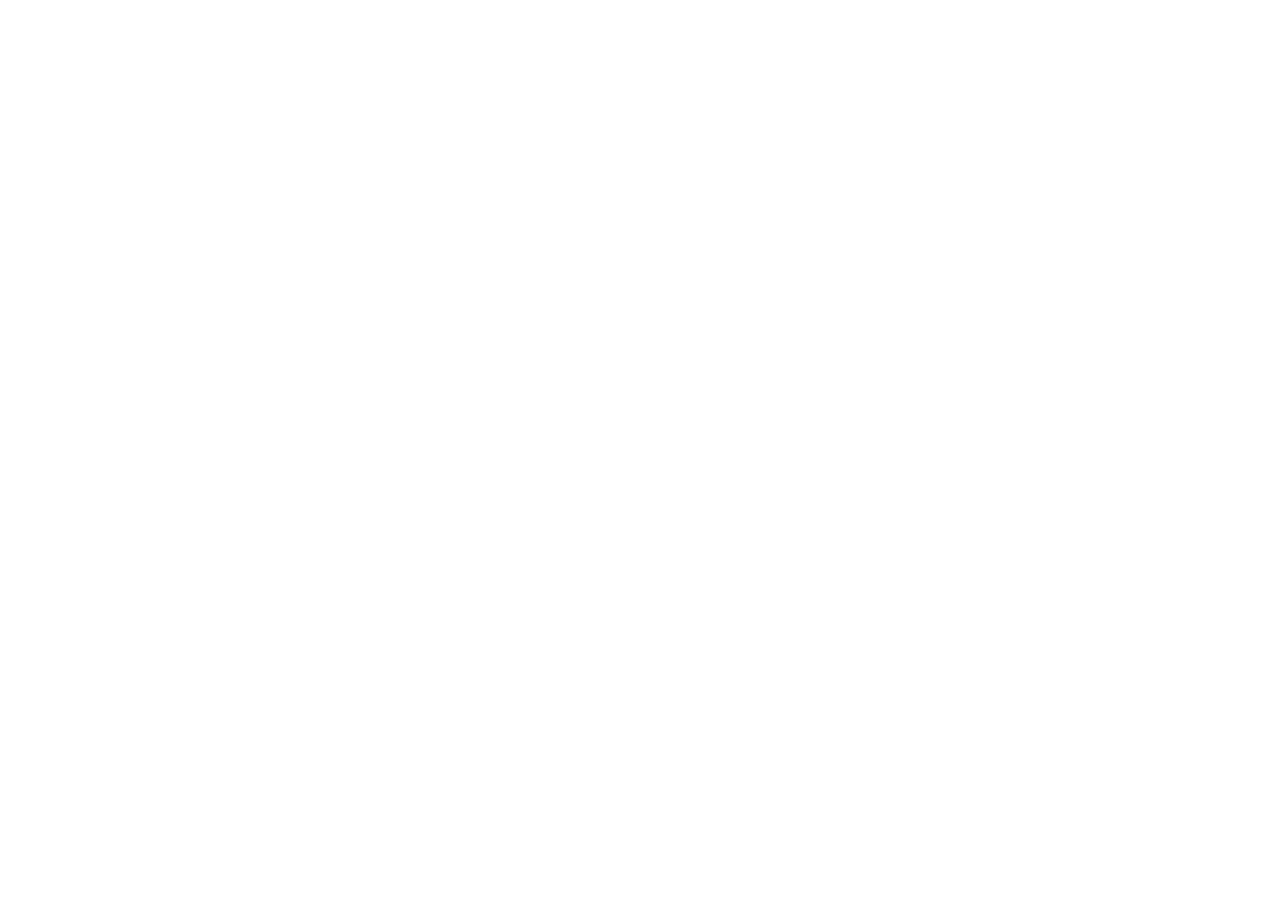
==== index.html @ 4109d53b "Add files via upload" ====
<!DOCTYPE html>
<html lang="zh-CN" data-theme="light">
<head>
<meta charset="UTF-8">
<meta name="viewport" content="width=device-width,initial-scale=1,maximum-scale=5,viewport-fit=cover">
<title>四六级英语工作台</title>
<meta name="description" content="离线可用的大学英语四六级备考工作台：背单词、刷真题、写作素材、精听训练。">
<link rel="icon" href="icons/favicon.svg" type="image/svg+xml">
<link rel="apple-touch-icon" href="icons/apple-touch-icon.png">
<link rel="manifest" href="manifest.webmanifest">
<meta name="theme-color" content="#4F46E5">
<meta name="apple-mobile-web-app-capable" content="yes">
<meta name="mobile-web-app-capable" content="yes">
<meta name="apple-mobile-web-app-status-bar-style" content="default">
<meta name="apple-mobile-web-app-title" content="四六级工作台">
<meta name="format-detection" content="telephone=no">
<link rel="stylesheet" href="css/main.css">
<link rel="stylesheet" href="css/views.css">
</head>
<body>

<!-- ============ 内联 SVG 图标符号表（不引外部图标库，保证离线可用） ============ -->
<svg xmlns="http://www.w3.org/2000/svg" style="position:absolute;width:0;height:0;overflow:hidden" aria-hidden="true">
  <symbol id="i-home" viewBox="0 0 24 24"><path d="M3 10.5 12 3l9 7.5M5.25 9.75V20a1 1 0 0 0 1 1h3.5v-6h4.5v6h3.5a1 1 0 0 0 1-1V9.75"/></symbol>
  <symbol id="i-cards" viewBox="0 0 24 24"><rect x="3" y="6" width="13" height="14" rx="2.5"/><path d="M7.5 21h9.8a3.2 3.2 0 0 0 3.2-3.2V9.5"/></symbol>
  <symbol id="i-pen" viewBox="0 0 24 24"><path d="M16.5 3.9a2.3 2.3 0 0 1 3.3 3.3L8.4 18.6l-4.3 1.3 1.3-4.3Z"/><path d="M14.5 5.9l3.6 3.6"/></symbol>
  <symbol id="i-headset" viewBox="0 0 24 24"><path d="M4 15v-3a8 8 0 0 1 16 0v3"/><rect x="2.5" y="14" width="4.5" height="6" rx="2.2"/><rect x="17" y="14" width="4.5" height="6" rx="2.2"/></symbol>
  <symbol id="i-user" viewBox="0 0 24 24"><circle cx="12" cy="8" r="3.8"/><path d="M4.5 20.2a7.6 7.6 0 0 1 15 0"/></symbol>
  <symbol id="i-back" viewBox="0 0 24 24"><path d="M14.5 5.5 8 12l6.5 6.5"/></symbol>
  <symbol id="i-right" viewBox="0 0 24 24"><path d="M9.5 5.5 16 12l-6.5 6.5"/></symbol>
  <symbol id="i-sun" viewBox="0 0 24 24"><circle cx="12" cy="12" r="4"/><path d="M12 2.5v2M12 19.5v2M2.5 12h2M19.5 12h2M5.2 5.2l1.4 1.4M17.4 17.4l1.4 1.4M18.8 5.2l-1.4 1.4M6.6 17.4l-1.4 1.4"/></symbol>
  <symbol id="i-moon" viewBox="0 0 24 24"><path d="M20 14.5A8.5 8.5 0 0 1 9.5 4a8.5 8.5 0 1 0 10.5 10.5Z"/></symbol>
  <symbol id="i-star" viewBox="0 0 24 24"><path d="m12 3.6 2.6 5.3 5.8.8-4.2 4.1 1 5.8-5.2-2.8-5.2 2.8 1-5.8L3.6 9.7l5.8-.8Z"/></symbol>
  <symbol id="i-check" viewBox="0 0 24 24"><path d="m5 12.8 4.4 4.4L19 7.6"/></symbol>
  <symbol id="i-filter" viewBox="0 0 24 24"><path d="M3.5 6h17M6.5 12h11M10 18h4"/></symbol>
  <symbol id="i-plus" viewBox="0 0 24 24"><path d="M12 5.5v13M5.5 12h13"/></symbol>
  <symbol id="i-close" viewBox="0 0 24 24"><path d="M6.5 6.5l11 11M17.5 6.5l-11 11"/></symbol>
  <symbol id="i-search" viewBox="0 0 24 24"><circle cx="11" cy="11" r="6.5"/><path d="m16 16 4.5 4.5"/></symbol>
  <symbol id="i-trash" viewBox="0 0 24 24"><path d="M4.5 6.5h15M9.5 6.5V4.8A1.3 1.3 0 0 1 10.8 3.5h2.4a1.3 1.3 0 0 1 1.3 1.3v1.7M6.5 6.5l.9 13a1.3 1.3 0 0 0 1.3 1.2h6.6a1.3 1.3 0 0 0 1.3-1.2l.9-13"/></symbol>
  <symbol id="i-edit" viewBox="0 0 24 24"><path d="M4 20h4.2L19 9.2a2.1 2.1 0 0 0 0-3l-1.2-1.2a2.1 2.1 0 0 0-3 0L4 15.8Z"/></symbol>
  <symbol id="i-play" viewBox="0 0 24 24"><path d="M7.5 4.8 19 12 7.5 19.2Z"/></symbol>
  <symbol id="i-pause" viewBox="0 0 24 24"><path d="M8.5 5v14M15.5 5v14"/></symbol>
  <symbol id="i-download" viewBox="0 0 24 24"><path d="M12 3.5v11M7.5 10.5 12 15l4.5-4.5M4.5 19.5h15"/></symbol>
  <symbol id="i-upload" viewBox="0 0 24 24"><path d="M12 15.5v-11M7.5 8.5 12 4l4.5 4.5M4.5 19.5h15"/></symbol>
  <symbol id="i-fire" viewBox="0 0 24 24"><path d="M12 3s.8 3.2-1.2 5.4C8.8 10.6 6.5 12 6.5 15a5.5 5.5 0 0 0 11 0c0-2.6-1.6-4-2.8-6.2-.3 1-1 1.7-1.9 1.9.7-2.4.3-5.4-1.3-7.2Z"/></symbol>
  <symbol id="i-target" viewBox="0 0 24 24"><circle cx="12" cy="12" r="8.5"/><circle cx="12" cy="12" r="4.5"/><circle cx="12" cy="12" r="1"/></symbol>
  <symbol id="i-chart" viewBox="0 0 24 24"><path d="M4 19.5h16M7 19.5v-7M12 19.5V6M17 19.5v-9"/></symbol>
  <symbol id="i-settings" viewBox="0 0 24 24"><circle cx="12" cy="12" r="3"/><path d="M19.4 15a1.7 1.7 0 0 0 .3 1.9l.1.1a2 2 0 1 1-2.8 2.8l-.1-.1a1.7 1.7 0 0 0-2.9 1.2v.2a2 2 0 1 1-4 0v-.1a1.7 1.7 0 0 0-2.9-1.2l-.1.1a2 2 0 1 1-2.8-2.8l.1-.1A1.7 1.7 0 0 0 3 15a2 2 0 1 1 0-4h.1A1.7 1.7 0 0 0 4.3 8.1l-.1-.1a2 2 0 1 1 2.8-2.8l.1.1A1.7 1.7 0 0 0 10 4.1V4a2 2 0 1 1 4 0v.1a1.7 1.7 0 0 0 2.9 1.2l.1-.1a2 2 0 1 1 2.8 2.8l-.1.1a1.7 1.7 0 0 0 1.2 2.9H21a2 2 0 1 1 0 4h-.1a1.7 1.7 0 0 0-1.5 1Z"/></symbol>
  <symbol id="i-book" viewBox="0 0 24 24"><path d="M4 4.8A1.3 1.3 0 0 1 5.3 3.5H19v14H5.3A1.3 1.3 0 0 0 4 18.8Z"/><path d="M4 18.8A1.3 1.3 0 0 0 5.3 20H19v-3"/></symbol>
  <symbol id="i-mic" viewBox="0 0 24 24"><rect x="9" y="3" width="6" height="10" rx="3"/><path d="M5.5 11.5a6.5 6.5 0 0 0 13 0M12 18v3"/></symbol>
  <symbol id="i-sparkle" viewBox="0 0 24 24"><path d="m12 3 1.9 5.6L19.5 10l-5.6 1.9L12 17.5l-1.9-5.6L4.5 10l5.6-1.4Z"/><path d="M18.5 16.5l.8 2.2 2.2.8-2.2.8-.8 2.2-.8-2.2-2.2-.8 2.2-.8Z"/></symbol>
  <symbol id="i-refresh" viewBox="0 0 24 24"><path d="M20 12a8 8 0 1 1-2.3-5.6M20 4v4.5h-4.5"/></symbol>
  <symbol id="i-save" viewBox="0 0 24 24"><path d="M5 3.5h11l3 3v14H5Z"/><path d="M8.5 3.5v6h7v-6M8.5 20.5v-6h7v6"/></symbol>
  <symbol id="i-volume" viewBox="0 0 24 24"><path d="M4 9.5v5h3.5L12 18.5v-13L7.5 9.5Z"/><path d="M15 9a4 4 0 0 1 0 6M17.5 6.5a7.5 7.5 0 0 1 0 11"/></symbol>
  <symbol id="i-up" viewBox="0 0 24 24"><path d="M5.5 15 12 8.5 18.5 15"/></symbol>
  <symbol id="i-down" viewBox="0 0 24 24"><path d="M5.5 9 12 15.5 18.5 9"/></symbol>
  <symbol id="i-read" viewBox="0 0 24 24"><path d="M12 6.2C10 4.7 7.2 4.2 4.5 4.8v12.7c2.7-.6 5.5-.1 7.5 1.4 2-1.5 4.8-2 7.5-1.4V4.8c-2.7-.6-5.5-.1-7.5 1.4Z"/><path d="M12 6.2V19"/></symbol>
</svg>

<!-- ============ 应用骨架 ============ -->
<div class="app-shell">
  <div id="banner-zone" class="banner-zone"></div>
  <main id="view" class="view-root" tabindex="-1"></main>
  <nav id="tabbar" class="tabbar" aria-label="主导航"></nav>
</div>

<!-- 浮层容器：底部弹出面板 / 模态框 / 吐司提示 -->
<div id="sheet-root"></div>
<div id="modal-root"></div>
<div id="toast-root" class="toast-root" aria-live="polite"></div>

<!-- ============ 脚本：按依赖顺序加载（禁用 ES Module，file:// 下会被 CORS 拦截） ============ -->
<script src="js/core/utils.js"></script>
<script src="js/core/store.js"></script>
<script src="js/core/srs.js"></script>
<script src="js/core/picker.js"></script>
<script src="js/core/importer.js"></script>
<script src="js/core/ai.js"></script>
<script src="js/core/nav.js"></script>
<script src="js/core/router.js"></script>

<script src="js/data/cet4-words-1.js"></script>
<script src="js/data/cet4-words-2.js"></script>
<script src="js/data/cet4-words-3.js"></script>
<script src="js/data/cet4-words-4.js"></script>
<script src="js/data/cet4-words-5.js"></script>
<script src="js/data/cet4-words-6.js"></script>
<script src="js/data/cet4-words-7.js"></script>
<script src="js/data/cet4-words-8.js"></script>
<script src="js/data/cet4-words-9.js"></script>
<script src="js/data/cet4-words-10.js"></script>
<script src="js/data/cet4-words-11.js"></script>
<script src="js/data/cet4-words-12.js"></script>
<script src="js/data/cet6-words-1.js"></script>
<script src="js/data/cet6-words-2.js"></script>
<script src="js/data/cet6-words-3.js"></script>
<script src="js/data/phrases.js"></script>
<script src="js/data/quiz-select-fill.js"></script>
<script src="js/data/quiz-matching.js"></script>
<script src="js/data/quiz-reading.js"></script>
<script src="js/data/writing.js"></script>
<script src="js/core/wordsdb.js"></script>

<script src="js/views/today.js"></script>
<script src="js/views/words.js"></script>
<script src="js/views/quiz.js"></script>
<script src="js/views/wrongbook.js"></script>
<script src="js/views/writing.js"></script>
<script src="js/views/listen.js"></script>
<script src="js/views/me.js"></script>

<script src="js/app.js"></script>
</body>
</html>
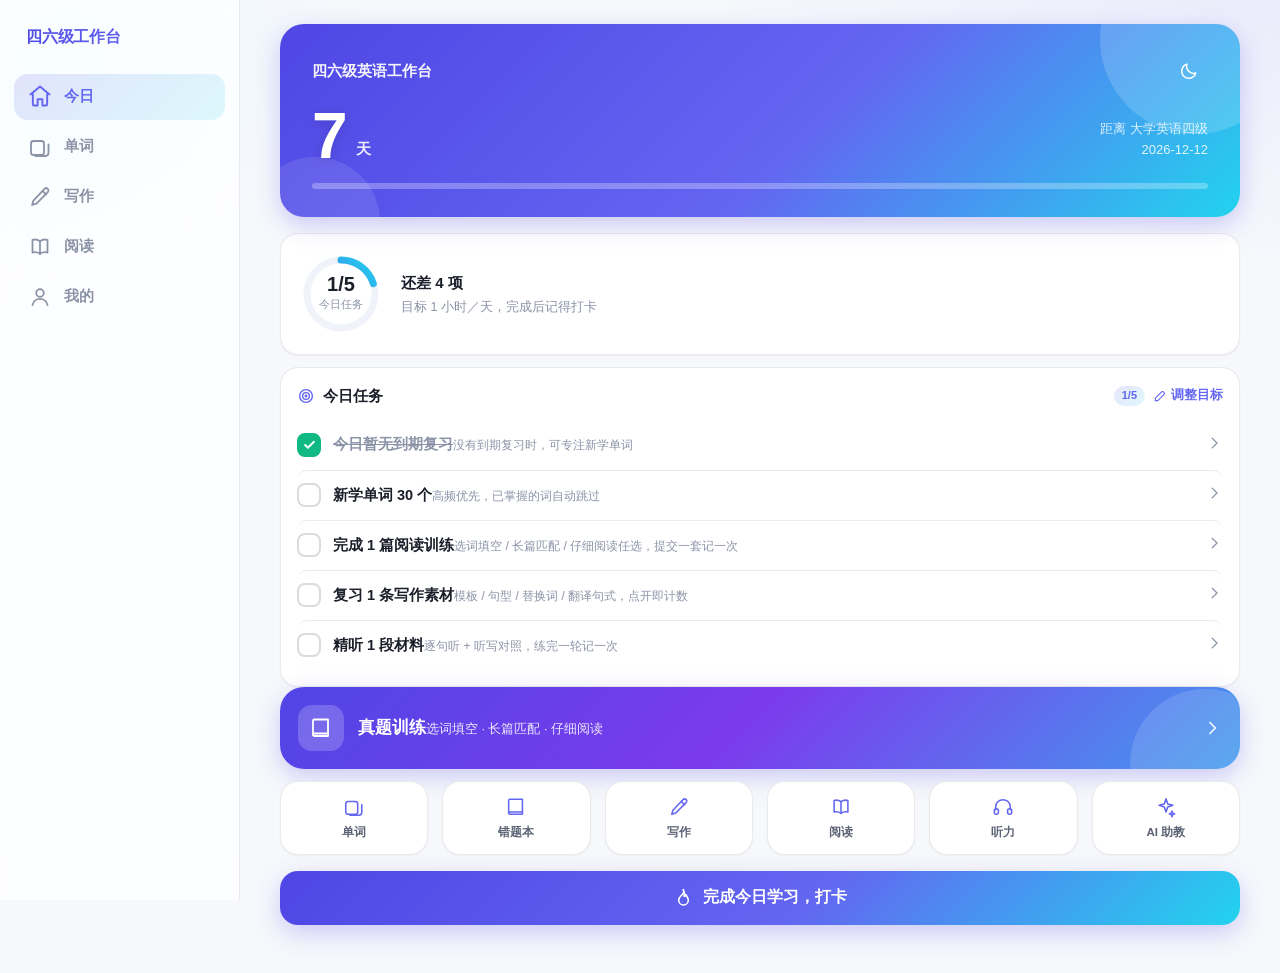
==== commit 52ed0053: "重构：修复目录结构并升级为 AI 学习助教版 - 恢复被扁平化的目录树（css/js/core/js/data/js/views/icons），修复 app.js 路径导致的启动失败 - 补回缺失的写" ====
--- a/index.html
+++ b/index.html
@@ -76,6 +76,7 @@
 <script src="js/core/picker.js"></script>
 <script src="js/core/importer.js"></script>
 <script src="js/core/ai.js"></script>
+<script src="js/core/tts.js"></script>
 <script src="js/core/nav.js"></script>
 <script src="js/core/router.js"></script>
 
@@ -100,6 +101,7 @@
 <script src="js/data/quiz-reading.js"></script>
 <script src="js/data/writing.js"></script>
 <script src="js/core/wordsdb.js"></script>
+<script src="js/core/agent.js"></script>
 
 <script src="js/views/today.js"></script>
 <script src="js/views/words.js"></script>
@@ -107,6 +109,7 @@
 <script src="js/views/wrongbook.js"></script>
 <script src="js/views/writing.js"></script>
 <script src="js/views/listen.js"></script>
+<script src="js/views/agent.js"></script>
 <script src="js/views/me.js"></script>
 
 <script src="js/app.js"></script>
--- a/css/main.css
+++ b/css/main.css
@@ -0,0 +1,778 @@
+/* =========================================================
+   四六级英语工作台 · 全局样式
+   移动优先：设计基准 375~430px；>=900px 自动升级为宽屏布局
+   零依赖：不使用任何 CDN / 组件库，全部由 CSS 变量实现设计 token
+   ========================================================= */
+
+/* ---------------- 设计 token ---------------- */
+:root {
+  /* 品牌主色：靛蓝 → 青 */
+  --brand-1: #4F46E5;
+  --brand-2: #6366F1;
+  --brand-3: #22D3EE;
+  --grad-brand: linear-gradient(135deg, #4F46E5 0%, #6366F1 55%, #22D3EE 100%);
+  --grad-brand-soft: linear-gradient(135deg, rgba(79,70,229,.14) 0%, rgba(34,211,238,.14) 100%);
+
+  /* 功能色 */
+  --ok: #10B981;
+  --warn: #F59E0B;
+  --danger: #EF4444;
+  --info: #3B82F6;
+
+  --ok-soft: rgba(16,185,129,.13);
+  --warn-soft: rgba(245,158,11,.14);
+  --danger-soft: rgba(239,68,68,.13);
+  --info-soft: rgba(59,130,246,.13);
+
+  /* 尺寸 */
+  --r-sm: 10px;
+  --r-md: 14px;
+  --r-lg: 18px;
+  --r-xl: 24px;
+  --r-full: 999px;
+
+  --sp-1: 4px;
+  --sp-2: 8px;
+  --sp-3: 12px;
+  --sp-4: 16px;
+  --sp-5: 20px;
+  --sp-6: 24px;
+  --sp-8: 32px;
+
+  /* 触控最小尺寸（iOS HIG 44px） */
+  --touch: 44px;
+
+  /* 字体 */
+  --font: -apple-system, BlinkMacSystemFont, "PingFang SC", "Hiragino Sans GB",
+          "Microsoft YaHei", "Noto Sans", "Noto Sans CJK SC", "Source Han Sans SC",
+          "Helvetica Neue", Arial, sans-serif;
+  --font-num: "SF Pro Display", -apple-system, "Segoe UI", Roboto, "Helvetica Neue", sans-serif;
+
+  /* 动画 */
+  --ease: cubic-bezier(.22, .61, .36, 1);
+  --dur: .22s;
+
+  /* 安全区 */
+  --safe-t: env(safe-area-inset-top, 0px);
+  --safe-b: env(safe-area-inset-bottom, 0px);
+  --safe-l: env(safe-area-inset-left, 0px);
+  --safe-r: env(safe-area-inset-right, 0px);
+
+  --tabbar-h: calc(58px + var(--safe-b));
+}
+
+/* ---------------- 浅色主题 ---------------- */
+:root,
+[data-theme="light"] {
+  color-scheme: light;
+  --bg: #F7F8FC;
+  --bg-grad: radial-gradient(1200px 600px at 110% -10%, rgba(99,102,241,.12), transparent 60%),
+             radial-gradient(900px 500px at -10% 5%, rgba(34,211,238,.10), transparent 55%);
+  --surface: #FFFFFF;
+  --surface-2: #FFFFFF;
+  --surface-glass: rgba(255,255,255,.78);
+  --surface-sunken: #F1F3FA;
+
+  --text: #1B1F2A;
+  --text-2: #5A6172;
+  --text-3: #8B93A7;
+  --text-on-brand: #FFFFFF;
+
+  --border: rgba(27,31,42,.09);
+  --border-strong: rgba(27,31,42,.16);
+
+  --shadow-sm: 0 1px 2px rgba(27,31,42,.05);
+  --shadow-md: 0 4px 16px rgba(27,31,42,.07);
+  --shadow-lg: 0 12px 32px rgba(27,31,42,.11);
+  --shadow-brand: 0 8px 24px rgba(79,70,229,.26);
+}
+
+/* ---------------- 深色主题（深靛蓝底，非纯黑） ---------------- */
+[data-theme="dark"] {
+  color-scheme: dark;
+  --bg: #0F1220;
+  --bg-grad: radial-gradient(1200px 600px at 110% -10%, rgba(99,102,241,.20), transparent 60%),
+             radial-gradient(900px 500px at -10% 5%, rgba(34,211,238,.13), transparent 55%);
+  --surface: #171A2B;
+  --surface-2: #1D2135;
+  --surface-glass: rgba(23,26,43,.82);
+  --surface-sunken: #12152A;
+
+  --text: #E8EAF2;
+  --text-2: #9AA3B8;
+  --text-3: #6C7489;
+  --text-on-brand: #FFFFFF;
+
+  --border: rgba(232,234,242,.10);
+  --border-strong: rgba(232,234,242,.20);
+
+  --shadow-sm: 0 1px 2px rgba(0,0,0,.30);
+  --shadow-md: 0 4px 16px rgba(0,0,0,.34);
+  --shadow-lg: 0 12px 32px rgba(0,0,0,.46);
+  --shadow-brand: 0 8px 24px rgba(79,70,229,.40);
+
+  --ok-soft: rgba(16,185,129,.18);
+  --warn-soft: rgba(245,158,11,.20);
+  --danger-soft: rgba(239,68,68,.20);
+  --info-soft: rgba(59,130,246,.20);
+}
+
+/* ---------------- 基础重置 ---------------- */
+* { box-sizing: border-box; }
+* { -webkit-tap-highlight-color: transparent; }
+
+html, body {
+  margin: 0;
+  padding: 0;
+  height: 100%;
+}
+
+html {
+  /* 移动端保留捏合缩放，仅禁用双击缩放误触 */
+  touch-action: manipulation;
+  -webkit-text-size-adjust: 100%;
+}
+
+body {
+  font-family: var(--font);
+  font-size: 15px;
+  font-weight: 400;
+  line-height: 1.6;
+  color: var(--text);
+  background: var(--bg);
+  background-image: var(--bg-grad);
+  background-attachment: fixed;
+  overscroll-behavior-y: none;
+  transition: background-color var(--dur) var(--ease), color var(--dur) var(--ease);
+}
+
+button, input, select, textarea {
+  font-family: inherit;
+  font-size: 16px; /* 防 iOS 聚焦时自动放大 */
+  color: inherit;
+}
+button { cursor: pointer; border: none; background: none; padding: 0; }
+input, textarea, select { border: none; outline: none; background: none; }
+a { color: var(--brand-2); text-decoration: none; }
+ul, ol { margin: 0; padding: 0; list-style: none; }
+h1, h2, h3, h4, p { margin: 0; }
+
+::selection { background: rgba(99,102,241,.28); }
+
+/* 滚动条（桌面端） */
+@media (hover: hover) {
+  ::-webkit-scrollbar { width: 9px; height: 9px; }
+  ::-webkit-scrollbar-track { background: transparent; }
+  ::-webkit-scrollbar-thumb { background: var(--border-strong); border-radius: 99px; }
+  ::-webkit-scrollbar-thumb:hover { background: var(--text-3); }
+}
+
+/* ---------------- 应用骨架 ---------------- */
+.app-shell {
+  min-height: 100dvh;
+  display: flex;
+  flex-direction: column;
+}
+
+.banner-zone:empty { display: none; }
+
+.view-root {
+  flex: 1 1 auto;
+  width: 100%;
+  max-width: 1080px;
+  margin: 0 auto;
+  padding: calc(var(--safe-t) + 8px) calc(16px + var(--safe-r)) calc(var(--tabbar-h) + 24px) calc(16px + var(--safe-l));
+  outline: none;
+}
+
+/* 视图切换动画 */
+.view-enter { animation: viewIn .22s var(--ease) both; }
+@keyframes viewIn {
+  from { opacity: 0; transform: translateY(8px); }
+  to   { opacity: 1; transform: none; }
+}
+
+@media (prefers-reduced-motion: reduce) {
+  *, *::before, *::after {
+    animation-duration: .01ms !important;
+    animation-iteration-count: 1 !important;
+    transition-duration: .01ms !important;
+  }
+}
+
+/* ---------------- 顶部横幅告警（如 localStorage 写入失败） ---------------- */
+.banner {
+  margin: 0 auto;
+  max-width: 1080px;
+  width: 100%;
+  padding: 10px 16px;
+  background: var(--warn-soft);
+  color: var(--warn);
+  font-size: 13px;
+  font-weight: 600;
+  display: flex;
+  align-items: center;
+  gap: 8px;
+  border-bottom: 1px solid var(--border);
+}
+.banner .icon { width: 18px; height: 18px; flex: none; }
+
+/* =========================================================
+   底部 Tab 导航
+   ========================================================= */
+.tabbar {
+  position: fixed;
+  left: 0; right: 0; bottom: 0;
+  z-index: 60;
+  height: var(--tabbar-h);
+  padding-bottom: var(--safe-b);
+  display: flex;
+  background: var(--surface-glass);
+  backdrop-filter: saturate(180%) blur(20px);
+  -webkit-backdrop-filter: saturate(180%) blur(20px);
+  border-top: 1px solid var(--border);
+  box-shadow: 0 -2px 20px rgba(27,31,42,.06);
+}
+[data-theme="dark"] .tabbar { box-shadow: 0 -2px 20px rgba(0,0,0,.40); }
+
+.tab-item {
+  flex: 1 1 0;
+  min-width: 0;
+  min-height: var(--touch);
+  display: flex;
+  flex-direction: column;
+  align-items: center;
+  justify-content: center;
+  gap: 3px;
+  position: relative;
+  color: var(--text-3);
+  transition: color var(--dur) var(--ease);
+  -webkit-tap-highlight-color: transparent;
+}
+.tab-item .icon {
+  width: 24px; height: 24px;
+  stroke: currentColor; stroke-width: 1.8;
+  fill: none; stroke-linecap: round; stroke-linejoin: round;
+  transition: transform var(--dur) var(--ease);
+}
+.tab-item .tab-label {
+  font-size: 11px;
+  font-weight: 600;
+  letter-spacing: .2px;
+  white-space: nowrap;
+}
+.tab-item.is-active { color: var(--brand-2); }
+.tab-item.is-active .icon { transform: translateY(-1px) scale(1.06); }
+.tab-item .tab-dot {
+  position: absolute;
+  top: 8px; right: 50%;
+  transform: translateX(2px) scale(0);
+  width: 7px; height: 7px;
+  border-radius: 50%;
+  background: var(--danger);
+  box-shadow: 0 0 0 2px var(--surface);
+  transition: transform var(--dur) var(--ease);
+}
+.tab-item.has-dot .tab-dot { transform: translateX(2px) scale(1); }
+
+@media (hover: hover) {
+  .tab-item:hover { color: var(--brand-2); }
+}
+.tab-item:active .icon { transform: scale(.9); }
+
+/* =========================================================
+   通用组件
+   ========================================================= */
+
+/* --- 卡片 --- */
+.card {
+  background: var(--surface);
+  border: 1px solid var(--border);
+  border-radius: var(--r-lg);
+  box-shadow: var(--shadow-sm);
+  padding: var(--sp-4);
+}
+.card + .card { margin-top: var(--sp-3); }
+.card-title {
+  font-size: 15px;
+  font-weight: 700;
+  display: flex;
+  align-items: center;
+  gap: 8px;
+  margin-bottom: var(--sp-3);
+}
+.card-title .icon { width: 18px; height: 18px; stroke: var(--brand-2); fill: none; stroke-width: 1.9; stroke-linecap: round; stroke-linejoin: round; }
+.card-title .spacer { flex: 1; }
+
+/* --- 图标通用 --- */
+.icon {
+  width: 20px; height: 20px;
+  stroke: currentColor; stroke-width: 1.8;
+  fill: none; stroke-linecap: round; stroke-linejoin: round;
+  flex: none;
+}
+.icon-fill { fill: currentColor; stroke: none; }
+
+/* --- 按钮 --- */
+.btn {
+  display: inline-flex;
+  align-items: center;
+  justify-content: center;
+  gap: 7px;
+  min-height: var(--touch);
+  padding: 0 18px;
+  border-radius: var(--r-md);
+  font-size: 15px;
+  font-weight: 600;
+  background: var(--surface-sunken);
+  color: var(--text);
+  border: 1px solid var(--border);
+  transition: transform .12s var(--ease), background-color var(--dur) var(--ease), opacity var(--dur);
+  user-select: none;
+}
+.btn .icon { width: 18px; height: 18px; }
+.btn:active { transform: scale(.97); }
+.btn[disabled] { opacity: .45; pointer-events: none; }
+
+.btn-primary {
+  background: var(--grad-brand);
+  color: var(--text-on-brand);
+  border-color: transparent;
+  box-shadow: var(--shadow-brand);
+}
+.btn-block { width: 100%; }
+.btn-lg { min-height: 52px; font-size: 16px; border-radius: var(--r-lg); }
+.btn-sm { min-height: 36px; padding: 0 12px; font-size: 13px; border-radius: var(--r-sm); }
+.btn-ghost { background: transparent; }
+.btn-danger { color: var(--danger); background: var(--danger-soft); border-color: transparent; }
+.btn-ok { color: var(--ok); background: var(--ok-soft); border-color: transparent; }
+
+@media (hover: hover) {
+  .btn:hover { background: var(--border-strong); }
+  .btn-primary:hover { filter: brightness(1.07); background: var(--grad-brand); }
+  .btn-ghost:hover { background: var(--surface-sunken); }
+}
+
+/* --- 徽章 --- */
+.badge {
+  display: inline-flex;
+  align-items: center;
+  gap: 4px;
+  height: 20px;
+  padding: 0 8px;
+  border-radius: var(--r-full);
+  font-size: 11px;
+  font-weight: 700;
+  background: var(--surface-sunken);
+  color: var(--text-2);
+  white-space: nowrap;
+}
+.badge-brand { background: var(--grad-brand-soft); color: var(--brand-2); }
+.badge-ok    { background: var(--ok-soft);     color: var(--ok); }
+.badge-warn  { background: var(--warn-soft);   color: var(--warn); }
+.badge-danger{ background: var(--danger-soft); color: var(--danger); }
+.badge-info  { background: var(--info-soft);   color: var(--info); }
+
+/* --- 分段控件 --- */
+.seg {
+  display: flex;
+  gap: 4px;
+  padding: 4px;
+  background: var(--surface-sunken);
+  border-radius: var(--r-md);
+  overflow-x: auto;
+  scrollbar-width: none;
+}
+.seg::-webkit-scrollbar { display: none; }
+.seg-item {
+  flex: 1;
+  min-width: 0;
+  min-height: 36px;
+  padding: 0 14px;
+  display: flex;
+  align-items: center;
+  justify-content: center;
+  border-radius: 10px;
+  font-size: 14px;
+  font-weight: 600;
+  color: var(--text-2);
+  white-space: nowrap;
+  transition: background-color var(--dur) var(--ease), color var(--dur) var(--ease);
+}
+.seg-item.is-active {
+  background: var(--surface);
+  color: var(--brand-2);
+  box-shadow: var(--shadow-sm);
+}
+.seg-item.is-active.seg-fill { background: var(--grad-brand); color: var(--text-on-brand); box-shadow: var(--shadow-brand); }
+@media (hover: hover) { .seg-item:not(.is-active):hover { color: var(--text); } }
+@media (max-width: 430px) {
+  .seg-item { padding: 0 8px; font-size: 13px; }
+}
+
+/* --- 表单控件 --- */
+.field { margin-bottom: var(--sp-4); }
+.field-label {
+  display: block;
+  font-size: 13px;
+  font-weight: 600;
+  color: var(--text-2);
+  margin-bottom: 6px;
+}
+.field-hint { font-size: 12px; color: var(--text-3); margin-top: 6px; line-height: 1.5; }
+
+.input, .textarea, .select {
+  width: 100%;
+  min-height: var(--touch);
+  padding: 10px 14px;
+  background: var(--surface-sunken);
+  border: 1px solid transparent;
+  border-radius: var(--r-md);
+  font-size: 16px;
+  color: var(--text);
+  transition: border-color var(--dur) var(--ease), background-color var(--dur) var(--ease);
+}
+.input:focus, .textarea:focus, .select:focus {
+  border-color: var(--brand-2);
+  background: var(--surface);
+}
+.input::placeholder, .textarea::placeholder { color: var(--text-3); }
+.textarea { min-height: 96px; resize: vertical; line-height: 1.6; }
+.select {
+  appearance: none;
+  -webkit-appearance: none;
+  background-image: linear-gradient(45deg, transparent 50%, var(--text-3) 50%),
+                    linear-gradient(135deg, var(--text-3) 50%, transparent 50%);
+  background-position: calc(100% - 19px) 21px, calc(100% - 14px) 21px;
+  background-size: 5px 5px, 5px 5px;
+  background-repeat: no-repeat;
+  padding-right: 38px;
+}
+
+/* --- 开关 --- */
+.switch {
+  position: relative;
+  width: 50px; height: 30px;
+  flex: none;
+  border-radius: var(--r-full);
+  background: var(--border-strong);
+  transition: background-color var(--dur) var(--ease);
+}
+.switch::after {
+  content: "";
+  position: absolute;
+  top: 3px; left: 3px;
+  width: 24px; height: 24px;
+  border-radius: 50%;
+  background: #fff;
+  box-shadow: 0 1px 4px rgba(0,0,0,.25);
+  transition: transform var(--dur) var(--ease);
+}
+.switch.is-on { background: var(--brand-2); }
+.switch.is-on::after { transform: translateX(20px); }
+
+/* --- 行列表 --- */
+.row {
+  display: flex;
+  align-items: center;
+  gap: 12px;
+  min-height: 52px;
+  padding: 10px 0;
+  width: 100%;
+  text-align: left;
+}
+.row + .row { border-top: 1px solid var(--border); }
+.row-main { flex: 1 1 auto; min-width: 0; }
+.row-title { font-size: 15px; font-weight: 600; }
+.row-sub { font-size: 12.5px; color: var(--text-3); margin-top: 2px; }
+.row-tail { flex: none; display: flex; align-items: center; gap: 8px; color: var(--text-3); }
+.row-tail .icon { width: 18px; height: 18px; }
+.row.is-btn:active { opacity: .6; }
+
+/* --- 进度条 --- */
+.bar {
+  height: 8px;
+  border-radius: var(--r-full);
+  background: var(--surface-sunken);
+  overflow: hidden;
+}
+.bar-fill {
+  height: 100%;
+  border-radius: var(--r-full);
+  background: var(--grad-brand);
+  width: 0;
+  transition: width .5s var(--ease);
+}
+
+/* --- 空状态 --- */
+.empty {
+  padding: 48px 24px;
+  text-align: center;
+  color: var(--text-3);
+}
+.empty .icon {
+  width: 52px; height: 52px;
+  stroke-width: 1.4;
+  margin-bottom: 12px;
+  opacity: .55;
+}
+.empty-title { font-size: 15px; font-weight: 600; color: var(--text-2); margin-bottom: 6px; }
+.empty-desc { font-size: 13px; line-height: 1.6; }
+
+/* --- 页面标题 --- */
+.page-head {
+  display: flex;
+  align-items: center;
+  gap: 12px;
+  margin-bottom: var(--sp-4);
+  padding-top: var(--sp-2);
+}
+.page-title { font-size: 24px; font-weight: 700; letter-spacing: -.3px; }
+.page-head .spacer { flex: 1; }
+
+.icon-btn {
+  width: var(--touch); height: var(--touch);
+  display: flex; align-items: center; justify-content: center;
+  border-radius: var(--r-md);
+  color: var(--text-2);
+  transition: background-color var(--dur) var(--ease), transform .12s var(--ease);
+}
+.icon-btn:active { transform: scale(.92); }
+@media (hover: hover) { .icon-btn:hover { background: var(--surface-sunken); color: var(--text); } }
+
+/* =========================================================
+   底部弹出面板（Sheet）
+   ========================================================= */
+.sheet-mask {
+  position: fixed; inset: 0;
+  z-index: 100;
+  background: rgba(12,15,28,.45);
+  backdrop-filter: blur(3px);
+  -webkit-backdrop-filter: blur(3px);
+  opacity: 0;
+  transition: opacity .24s var(--ease);
+}
+.sheet-mask.is-open { opacity: 1; }
+
+.sheet {
+  position: fixed;
+  left: 0; right: 0; bottom: 0;
+  z-index: 101;
+  max-height: 88dvh;
+  display: flex;
+  flex-direction: column;
+  background: var(--surface);
+  border-radius: var(--r-xl) var(--r-xl) 0 0;
+  box-shadow: var(--shadow-lg);
+  transform: translateY(100%);
+  transition: transform .28s var(--ease);
+  will-change: transform;
+}
+.sheet.is-open { transform: translateY(0); }
+
+.sheet-grip {
+  flex: none;
+  padding: 10px 0 4px;
+  display: flex;
+  justify-content: center;
+  touch-action: none;
+}
+.sheet-grip::before {
+  content: "";
+  width: 40px; height: 4px;
+  border-radius: 99px;
+  background: var(--border-strong);
+}
+.sheet-head {
+  flex: none;
+  display: flex;
+  align-items: center;
+  gap: 12px;
+  padding: 6px 16px 12px;
+  border-bottom: 1px solid var(--border);
+}
+.sheet-title { font-size: 17px; font-weight: 700; flex: 1; }
+.sheet-body {
+  flex: 1 1 auto;
+  overflow-y: auto;
+  -webkit-overflow-scrolling: touch;
+  overscroll-behavior: contain;
+  padding: 16px 16px calc(16px + var(--safe-b));
+}
+.sheet-foot {
+  flex: none;
+  padding: 12px 16px calc(12px + var(--safe-b));
+  border-top: 1px solid var(--border);
+  display: flex;
+  gap: 10px;
+  background: var(--surface);
+}
+.sheet-foot .btn { flex: 1; }
+
+/* =========================================================
+   模态框（居中，用于确认 / 全屏详情）
+   ========================================================= */
+.modal-mask {
+  position: fixed; inset: 0;
+  z-index: 110;
+  background: rgba(12,15,28,.5);
+  backdrop-filter: blur(4px);
+  -webkit-backdrop-filter: blur(4px);
+  display: flex;
+  align-items: center;
+  justify-content: center;
+  padding: 20px;
+  opacity: 0;
+  transition: opacity .2s var(--ease);
+}
+.modal-mask.is-open { opacity: 1; }
+
+.modal {
+  width: 100%;
+  max-width: 420px;
+  max-height: 86dvh;
+  display: flex;
+  flex-direction: column;
+  background: var(--surface);
+  border-radius: var(--r-xl);
+  box-shadow: var(--shadow-lg);
+  overflow: hidden;
+  transform: scale(.94) translateY(10px);
+  transition: transform .24s var(--ease);
+}
+.modal-mask.is-open .modal { transform: none; }
+.modal-head {
+  flex: none;
+  display: flex; align-items: center; gap: 12px;
+  padding: 16px 16px 12px;
+  border-bottom: 1px solid var(--border);
+}
+.modal-title { font-size: 17px; font-weight: 700; flex: 1; }
+.modal-body {
+  flex: 1 1 auto;
+  overflow-y: auto;
+  -webkit-overflow-scrolling: touch;
+  padding: 16px;
+}
+.modal-foot {
+  flex: none;
+  display: flex; gap: 10px;
+  padding: 12px 16px calc(12px + var(--safe-b));
+  border-top: 1px solid var(--border);
+}
+.modal-foot .btn { flex: 1; }
+
+/* =========================================================
+   Toast 提示
+   ========================================================= */
+.toast-root {
+  position: fixed;
+  left: 50%;
+  bottom: calc(var(--tabbar-h) + 16px);
+  z-index: 200;
+  transform: translateX(-50%);
+  display: flex;
+  flex-direction: column;
+  align-items: center;
+  gap: 8px;
+  pointer-events: none;
+  width: max-content;
+  max-width: calc(100vw - 32px);
+}
+.toast {
+  padding: 10px 18px;
+  border-radius: var(--r-full);
+  background: rgba(24,28,44,.94);
+  color: #fff;
+  font-size: 14px;
+  font-weight: 600;
+  box-shadow: var(--shadow-lg);
+  animation: toastIn .26s var(--ease) both;
+  display: flex;
+  align-items: center;
+  gap: 8px;
+}
+.toast .icon { width: 17px; height: 17px; }
+.toast.is-out { animation: toastOut .2s var(--ease) both; }
+.toast-ok .icon { color: #34D399; }
+.toast-err .icon { color: #FCA5A5; }
+@keyframes toastIn  { from { opacity: 0; transform: translateY(12px) scale(.94); } to { opacity: 1; transform: none; } }
+@keyframes toastOut { to { opacity: 0; transform: translateY(-6px) scale(.96); } }
+
+/* =========================================================
+   宽屏升级：>=900px 底部 Tab 变左侧竖向导航
+   ========================================================= */
+@media (min-width: 900px) {
+  :root { --tabbar-h: 0px; }
+
+  .tabbar {
+    position: fixed;
+    top: 0; bottom: 0; left: 0; right: auto;
+    width: 240px;
+    height: 100dvh;
+    padding: 24px 14px;
+    padding-top: calc(24px + var(--safe-t));
+    flex-direction: column;
+    justify-content: flex-start;
+    gap: 4px;
+    border-top: none;
+    border-right: 1px solid var(--border);
+    background: var(--surface-glass);
+    box-shadow: none;
+  }
+  [data-theme="dark"] .tabbar { box-shadow: none; }
+
+  .tabbar::before {
+    content: "四六级工作台";
+    display: block;
+    font-size: 16px;
+    font-weight: 800;
+    letter-spacing: -.2px;
+    padding: 0 12px 20px;
+    background: var(--grad-brand);
+    -webkit-background-clip: text;
+    background-clip: text;
+    -webkit-text-fill-color: transparent;
+  }
+
+  .tab-item {
+    flex: none;
+    flex-direction: row;
+    justify-content: flex-start;
+    gap: 12px;
+    padding: 0 14px;
+    height: 46px;
+    border-radius: var(--r-md);
+    transition: background-color var(--dur) var(--ease), color var(--dur) var(--ease);
+  }
+  .tab-item .tab-label { font-size: 14.5px; }
+  .tab-item.is-active { background: var(--grad-brand-soft); }
+  .tab-item .tab-dot { top: 50%; right: 12px; transform: translateY(-50%) scale(0); }
+  .tab-item.has-dot .tab-dot { transform: translateY(-50%) scale(1); }
+
+  @media (hover: hover) {
+    .tab-item:hover { background: var(--surface-sunken); }
+    .tab-item.is-active:hover { background: var(--grad-brand-soft); }
+  }
+
+  .app-shell { padding-left: 240px; }
+  .view-root { padding: calc(var(--safe-t) + 24px) 40px 48px 40px; }
+  .banner { max-width: none; margin-left: 240px; }
+
+  .sheet {
+    left: 50%; right: auto; bottom: auto; top: 50%;
+    width: 100%;
+    max-width: 520px;
+    max-height: 84dvh;
+    border-radius: var(--r-xl);
+    transform: translate(-50%, -46%) scale(.96);
+    opacity: 0;
+  }
+  .sheet.is-open { transform: translate(-50%, -50%) scale(1); opacity: 1; }
+  .sheet-grip { display: none; }
+  .sheet-head { padding-top: 16px; }
+  .sheet-body { padding-bottom: 16px; }
+  .sheet-foot { padding-bottom: 12px; }
+
+  .toast-root { bottom: 32px; }
+}
--- a/css/views.css
+++ b/css/views.css
@@ -0,0 +1,1393 @@
+/* =========================================================
+   四六级英语工作台 · 视图专属样式
+   依赖：css/main.css（设计 token 与通用组件）
+   ========================================================= */
+
+/* =========================================================
+   1. 今日
+   ========================================================= */
+.hero {
+  position: relative;
+  overflow: hidden;
+  border-radius: var(--r-xl);
+  padding: 20px;
+  margin-bottom: var(--sp-4);
+  background: var(--grad-brand);
+  color: #fff;
+  box-shadow: var(--shadow-brand);
+}
+.hero::before,
+.hero::after {
+  content: "";
+  position: absolute;
+  border-radius: 50%;
+  background: rgba(255,255,255,.16);
+  pointer-events: none;
+}
+.hero::before { width: 190px; height: 190px; top: -80px; right: -50px; }
+.hero::after  { width: 130px; height: 130px; bottom: -70px; left: -30px; background: rgba(255,255,255,.10); }
+
+.hero-top {
+  position: relative;
+  display: flex;
+  align-items: center;
+  gap: 10px;
+  margin-bottom: 16px;
+}
+.hero-appname { font-size: 15px; font-weight: 700; opacity: .95; flex: 1; }
+.hero-top .icon-btn { color: #fff; width: 38px; height: 38px; }
+@media (hover: hover) { .hero-top .icon-btn:hover { background: rgba(255,255,255,.20); color: #fff; } }
+
+.hero-count {
+  position: relative;
+  display: flex;
+  align-items: flex-end;
+  gap: 10px;
+}
+.hero-count-num {
+  font-family: var(--font-num);
+  font-size: 54px;
+  font-weight: 800;
+  line-height: .95;
+  letter-spacing: -2px;
+  text-shadow: 0 2px 12px rgba(0,0,0,.14);
+}
+.hero-count-unit { font-size: 15px; font-weight: 600; opacity: .9; padding-bottom: 6px; }
+.hero-count-label { font-size: 13px; opacity: .85; margin-left: auto; text-align: right; padding-bottom: 6px; }
+
+.hero-bar {
+  position: relative;
+  margin-top: 16px;
+  height: 6px;
+  border-radius: 99px;
+  background: rgba(255,255,255,.28);
+  overflow: hidden;
+}
+.hero-bar-fill { height: 100%; background: #fff; border-radius: 99px; transition: width .6s var(--ease); }
+
+/* 今日进度环 */
+.ring-wrap {
+  display: flex;
+  align-items: center;
+  gap: 18px;
+  padding: 18px;
+  background: var(--surface);
+  border: 1px solid var(--border);
+  border-radius: var(--r-lg);
+  box-shadow: var(--shadow-sm);
+  margin-bottom: var(--sp-3);
+}
+.ring { position: relative; width: 84px; height: 84px; flex: none; }
+.ring svg { width: 100%; height: 100%; transform: rotate(-90deg); }
+.ring-track { stroke: var(--surface-sunken); }
+.ring-prog { stroke: url(#ringGrad); stroke-linecap: round; transition: stroke-dashoffset .6s var(--ease); }
+.ring-text {
+  position: absolute; inset: 0;
+  display: flex; flex-direction: column; align-items: center; justify-content: center;
+}
+.ring-num { font-family: var(--font-num); font-size: 20px; font-weight: 800; line-height: 1; }
+.ring-sub { font-size: 10.5px; color: var(--text-3); margin-top: 2px; }
+.ring-info { flex: 1; min-width: 0; }
+.ring-info-title { font-size: 15px; font-weight: 700; }
+.ring-info-desc { font-size: 12.5px; color: var(--text-3); margin-top: 3px; line-height: 1.5; }
+
+/* 任务清单 */
+.task {
+  display: flex;
+  align-items: center;
+  gap: 12px;
+  min-height: 50px;
+  padding: 10px 0;
+  width: 100%;
+  text-align: left;
+  border-radius: var(--r-sm);
+}
+.task + .task { border-top: 1px solid var(--border); }
+.task-box {
+  width: 24px; height: 24px;
+  flex: none;
+  border-radius: 8px;
+  border: 2px solid var(--border-strong);
+  display: flex; align-items: center; justify-content: center;
+  color: transparent;
+  transition: background-color .2s var(--ease), border-color .2s var(--ease), color .2s var(--ease), transform .2s var(--ease);
+}
+.task-box .icon { width: 15px; height: 15px; stroke-width: 3; }
+.task.is-done .task-box {
+  background: var(--ok);
+  border-color: var(--ok);
+  color: #fff;
+  animation: pop .28s var(--ease);
+}
+@keyframes pop { 0% { transform: scale(1); } 45% { transform: scale(1.22); } 100% { transform: scale(1); } }
+.task-main { flex: 1; min-width: 0; }
+.task-title { font-size: 14.5px; font-weight: 600; transition: color .2s var(--ease); }
+.task-sub { font-size: 12px; color: var(--text-3); margin-top: 1px; }
+.task.is-done .task-title { color: var(--text-3); text-decoration: line-through; }
+.task-go { flex: none; color: var(--text-3); }
+.task-go .icon { width: 18px; height: 18px; }
+
+/* 真题主行动卡 */
+.cta-quiz {
+  position: relative;
+  overflow: hidden;
+  display: flex;
+  align-items: center;
+  gap: 14px;
+  width: 100%;
+  padding: 18px;
+  border-radius: var(--r-xl);
+  background: linear-gradient(135deg, #4F46E5 0%, #7C3AED 48%, #22D3EE 130%);
+  color: #fff;
+  box-shadow: var(--shadow-brand);
+  text-align: left;
+  margin-bottom: var(--sp-3);
+  transition: transform .14s var(--ease);
+}
+.cta-quiz::after {
+  content: "";
+  position: absolute;
+  width: 150px; height: 150px;
+  right: -40px; bottom: -70px;
+  border-radius: 50%;
+  background: rgba(255,255,255,.13);
+  pointer-events: none;
+}
+.cta-quiz:active { transform: scale(.985); }
+.cta-quiz-icon {
+  width: 46px; height: 46px;
+  flex: none;
+  border-radius: 14px;
+  background: rgba(255,255,255,.20);
+  display: flex; align-items: center; justify-content: center;
+}
+.cta-quiz-icon .icon { width: 24px; height: 24px; stroke: #fff; stroke-width: 1.8; }
+.cta-quiz-main { flex: 1; min-width: 0; position: relative; }
+.cta-quiz-title { font-size: 16.5px; font-weight: 700; }
+.cta-quiz-desc { font-size: 12.5px; opacity: .88; margin-top: 2px; }
+.cta-quiz-tail { flex: none; position: relative; display: flex; align-items: center; gap: 6px; }
+.cta-quiz-tail .icon { width: 20px; height: 20px; }
+
+/* 模块宫格 */
+.grid-mod {
+  display: grid;
+  grid-template-columns: repeat(3, 1fr);
+  gap: 10px;
+  margin-bottom: var(--sp-4);
+}
+.mod-cell {
+  display: flex;
+  flex-direction: column;
+  align-items: center;
+  gap: 7px;
+  padding: 14px 4px;
+  border-radius: var(--r-lg);
+  background: var(--surface);
+  border: 1px solid var(--border);
+  box-shadow: var(--shadow-sm);
+  transition: transform .14s var(--ease), box-shadow var(--dur) var(--ease);
+  position: relative;
+}
+.mod-cell:active { transform: scale(.95); }
+.mod-cell .icon { width: 22px; height: 22px; color: var(--brand-2); stroke-width: 1.7; }
+.mod-cell-label { font-size: 11.5px; font-weight: 600; color: var(--text-2); }
+@media (hover: hover) {
+  .mod-cell:hover { box-shadow: var(--shadow-md); transform: translateY(-2px); }
+}
+.mod-cell .badge {
+  position: absolute;
+  top: -6px; right: -4px;
+  height: 18px; padding: 0 6px;
+  font-size: 10px;
+  background: var(--danger); color: #fff;
+  box-shadow: 0 0 0 2px var(--surface);
+}
+
+/* 打卡按钮 */
+.checkin {
+  width: 100%;
+  min-height: 54px;
+  border-radius: var(--r-lg);
+  font-size: 16px;
+  font-weight: 700;
+  display: flex; align-items: center; justify-content: center; gap: 9px;
+  background: var(--grad-brand);
+  color: #fff;
+  box-shadow: var(--shadow-brand);
+  transition: transform .14s var(--ease), filter var(--dur);
+}
+.checkin:active { transform: scale(.975); }
+.checkin.is-done { background: var(--surface); color: var(--ok); box-shadow: none; border: 1px solid var(--ok); }
+.checkin .icon { width: 21px; height: 21px; transition: transform .3s var(--ease); }
+.checkin.is-just .icon { animation: bounce .5s var(--ease); }
+@keyframes bounce { 0%,100% { transform: translateY(0); } 30% { transform: translateY(-9px) scale(1.18); } 60% { transform: translateY(2px); } }
+
+/* =========================================================
+   2. 单词背诵
+   ========================================================= */
+.words-top {
+  display: flex;
+  align-items: center;
+  gap: 10px;
+  margin-bottom: var(--sp-3);
+}
+.words-prog { flex: 1; min-width: 0; }
+.words-prog-bar { height: 6px; }
+.words-prog-text { font-size: 11.5px; color: var(--text-3); margin-top: 5px; display: flex; justify-content: space-between; }
+
+/* 筛选胶囊 */
+.pill {
+  display: inline-flex;
+  align-items: center;
+  gap: 6px;
+  min-height: 36px;
+  padding: 0 13px;
+  border-radius: var(--r-full);
+  background: var(--surface);
+  border: 1px solid var(--border);
+  font-size: 13px;
+  font-weight: 600;
+  color: var(--text-2);
+  white-space: nowrap;
+}
+.pill .icon { width: 15px; height: 15px; }
+.pill.is-on { background: var(--grad-brand-soft); border-color: transparent; color: var(--brand-2); }
+.pill:active { transform: scale(.95); }
+
+/* 单词卡 */
+.word-card-zone {
+  perspective: 1400px;
+  margin: var(--sp-4) 0;
+  touch-action: pan-y;
+}
+.word-card {
+  position: relative;
+  width: 100%;
+  min-height: 300px;
+  transform-style: preserve-3d;
+  transition: transform .35s var(--ease);
+  cursor: pointer;
+}
+.word-card.is-flipped { transform: rotateY(180deg); }
+.word-face {
+  position: absolute;
+  inset: 0;
+  backface-visibility: hidden;
+  -webkit-backface-visibility: hidden;
+  border-radius: var(--r-xl);
+  background: var(--surface);
+  border: 1px solid var(--border);
+  box-shadow: var(--shadow-md);
+  padding: 24px 20px;
+  display: flex;
+  flex-direction: column;
+  overflow: hidden;
+}
+.word-face::before {
+  content: "";
+  position: absolute;
+  inset: 0 0 auto 0;
+  height: 4px;
+  background: var(--grad-brand);
+}
+.word-face-back { transform: rotateY(180deg); }
+
+.word-badges {
+  display: flex;
+  flex-wrap: wrap;
+  gap: 6px;
+  margin-bottom: 14px;
+  padding-right: 44px;
+}
+.word-star {
+  position: absolute;
+  top: 18px; right: 16px;
+  width: 40px; height: 40px;
+  display: flex; align-items: center; justify-content: center;
+  border-radius: 50%;
+  color: var(--text-3);
+  transition: color .2s var(--ease), background-color .2s var(--ease), transform .2s var(--ease);
+  z-index: 2;
+}
+.word-star .icon { width: 22px; height: 22px; }
+.word-star.is-on { color: var(--warn); background: var(--warn-soft); }
+.word-star.is-on .icon { animation: starPop .34s var(--ease); }
+@keyframes starPop { 0% { transform: scale(1) rotate(0); } 45% { transform: scale(1.35) rotate(18deg); } 100% { transform: scale(1) rotate(0); } }
+
+.word-main {
+  flex: 1;
+  display: flex;
+  flex-direction: column;
+  align-items: center;
+  justify-content: center;
+  text-align: center;
+  gap: 8px;
+}
+.word-text {
+  font-family: var(--font-num);
+  font-size: 40px;
+  font-weight: 800;
+  letter-spacing: -1px;
+  line-height: 1.15;
+  word-break: break-word;
+}
+.word-phonetic { font-size: 15px; color: var(--text-2); font-family: var(--font-num); }
+.word-speak {
+  width: 36px; height: 36px;
+  border-radius: 50%;
+  display: flex; align-items: center; justify-content: center;
+  background: var(--surface-sunken);
+  color: var(--brand-2);
+  transition: transform .12s var(--ease), background-color .2s var(--ease);
+}
+.word-speak:active { transform: scale(.9); background: var(--grad-brand-soft); }
+.word-speak .icon { width: 18px; height: 18px; }
+.word-tip {
+  position: absolute;
+  left: 0; right: 0; bottom: 16px;
+  text-align: center;
+  font-size: 12px;
+  color: var(--text-3);
+}
+
+.word-back-scroll {
+  flex: 1;
+  overflow-y: auto;
+  -webkit-overflow-scrolling: touch;
+  overscroll-behavior: contain;
+}
+.word-pos {
+  display: inline-block;
+  font-size: 12.5px;
+  font-weight: 700;
+  font-style: italic;
+  color: var(--brand-2);
+  margin-bottom: 8px;
+}
+.word-meaning {
+  font-size: 21px;
+  font-weight: 700;
+  line-height: 1.5;
+  margin-bottom: 16px;
+  word-break: break-word;
+}
+.word-ex {
+  padding: 12px 14px;
+  border-radius: var(--r-md);
+  background: var(--surface-sunken);
+  font-size: 14px;
+  line-height: 1.65;
+}
+.word-ex-en { color: var(--text); }
+.word-ex-en b { color: var(--brand-2); font-weight: 700; }
+.word-ex-cn { color: var(--text-2); font-size: 13px; margin-top: 6px; }
+
+/* 卡片抖动（答错） */
+.word-card.is-shake { animation: shake .34s var(--ease); }
+@keyframes shake {
+  0%,100% { transform: translateX(0); }
+  20% { transform: translateX(-9px); }
+  40% { transform: translateX(8px); }
+  60% { transform: translateX(-5px); }
+  80% { transform: translateX(4px); }
+}
+/* 掌握后卡片飞出 */
+.word-card.is-leave { animation: cardLeave .3s var(--ease) forwards; }
+@keyframes cardLeave { to { opacity: 0; transform: scale(.88) translateY(-16px); } }
+
+/* 三档反馈按钮 */
+.grade-bar {
+  display: grid;
+  grid-template-columns: repeat(3, minmax(0, 1fr));
+  gap: 10px;
+}
+.grade-btn {
+  min-height: 58px;
+  border-radius: var(--r-lg);
+  font-size: 15px;
+  font-weight: 700;
+  display: flex;
+  flex-direction: column;
+  align-items: center;
+  justify-content: center;
+  gap: 2px;
+  border: 1px solid var(--border);
+  background: var(--surface);
+  transition: transform .12s var(--ease), box-shadow var(--dur) var(--ease);
+}
+.grade-btn .g-key {
+  font-size: 10px;
+  font-weight: 600;
+  opacity: .5;
+  font-family: var(--font-num);
+}
+.grade-btn:active { transform: scale(.95); }
+.grade-0 { color: var(--danger); background: var(--danger-soft); border-color: transparent; }
+.grade-1 { color: var(--warn);   background: var(--warn-soft);   border-color: transparent; }
+.grade-2 { color: var(--ok);     background: var(--ok-soft);     border-color: transparent; }
+@media (hover: hover) { .grade-btn:hover { box-shadow: var(--shadow-md); } }
+
+.word-actions {
+  display: grid;
+  grid-template-columns: repeat(3, minmax(0, 1fr));
+  gap: 10px;
+  margin-top: var(--sp-3);
+}
+.word-actions .btn { width: 100%; min-width: 0; }
+
+/* 拼写自测 */
+.spell-input {
+  width: 100%;
+  min-height: 54px;
+  padding: 12px 16px;
+  border-radius: var(--r-md);
+  background: var(--surface);
+  border: 2px solid var(--border);
+  font-size: 20px;
+  font-weight: 600;
+  text-align: center;
+  font-family: var(--font-num);
+  letter-spacing: 1px;
+  transition: border-color .2s var(--ease), background-color .2s var(--ease);
+}
+.spell-input:focus { border-color: var(--brand-2); }
+.spell-input.is-ok  { border-color: var(--ok);  background: var(--ok-soft); }
+.spell-input.is-bad { border-color: var(--danger); background: var(--danger-soft); }
+
+/* 选择题 */
+.opt {
+  display: flex;
+  align-items: center;
+  gap: 12px;
+  width: 100%;
+  min-height: 56px;
+  padding: 12px 16px;
+  margin-bottom: 10px;
+  border-radius: var(--r-md);
+  background: var(--surface);
+  border: 1.5px solid var(--border);
+  text-align: left;
+  font-size: 15.5px;
+  transition: background-color .18s var(--ease), border-color .18s var(--ease), transform .12s var(--ease);
+}
+.opt:active { transform: scale(.985); }
+.opt-key {
+  width: 26px; height: 26px;
+  flex: none;
+  border-radius: 50%;
+  background: var(--surface-sunken);
+  color: var(--text-2);
+  font-size: 12.5px;
+  font-weight: 700;
+  display: flex; align-items: center; justify-content: center;
+}
+.opt.is-right { border-color: var(--ok); background: var(--ok-soft); }
+.opt.is-right .opt-key { background: var(--ok); color: #fff; }
+.opt.is-wrong { border-color: var(--danger); background: var(--danger-soft); }
+.opt.is-wrong .opt-key { background: var(--danger); color: #fff; }
+.opt.is-dim { opacity: .5; }
+@media (hover: hover) { .opt:not(.is-right):not(.is-wrong):hover { border-color: var(--brand-2); } }
+
+/* 筛选面板 */
+.filter-group { margin-bottom: var(--sp-5); }
+.filter-group-title {
+  font-size: 13px;
+  font-weight: 700;
+  color: var(--text-2);
+  margin-bottom: 10px;
+  display: flex; align-items: center; gap: 6px;
+}
+.chips { display: flex; flex-wrap: wrap; gap: 8px; }
+.chip {
+  min-height: 38px;
+  padding: 0 15px;
+  border-radius: var(--r-full);
+  background: var(--surface-sunken);
+  border: 1.5px solid transparent;
+  font-size: 14px;
+  font-weight: 600;
+  color: var(--text-2);
+  display: inline-flex;
+  align-items: center;
+  gap: 5px;
+  transition: all .18s var(--ease);
+}
+.chip .icon { width: 15px; height: 15px; }
+.chip.is-on { background: var(--grad-brand-soft); border-color: var(--brand-2); color: var(--brand-2); }
+.chip:active { transform: scale(.95); }
+
+.hit-line {
+  display: flex;
+  align-items: center;
+  gap: 8px;
+  padding: 12px 14px;
+  border-radius: var(--r-md);
+  background: var(--grad-brand-soft);
+  font-size: 14px;
+  font-weight: 600;
+  color: var(--brand-2);
+  margin-bottom: var(--sp-4);
+}
+.hit-line .num { font-family: var(--font-num); font-size: 22px; font-weight: 800; }
+.hit-line.is-empty { background: var(--warn-soft); color: var(--warn); animation: shake .34s var(--ease); }
+
+/* 词表列表 */
+.word-row {
+  display: flex;
+  align-items: center;
+  gap: 12px;
+  width: 100%;
+  min-height: 58px;
+  padding: 10px 12px;
+  border-radius: var(--r-md);
+  text-align: left;
+  background: var(--surface);
+  border: 1px solid var(--border);
+  margin-bottom: 8px;
+}
+.word-row-main { flex: 1; min-width: 0; }
+.word-row-w { font-size: 16px; font-weight: 700; font-family: var(--font-num); }
+.word-row-m { font-size: 12.5px; color: var(--text-2); margin-top: 1px; overflow: hidden; text-overflow: ellipsis; white-space: nowrap; }
+.word-row-tail { flex: none; display: flex; align-items: center; gap: 6px; }
+
+/* =========================================================
+   3. 真题训练 / 错题本
+   ========================================================= */
+.paper-list { display: flex; flex-direction: column; gap: 10px; }
+.paper-item {
+  display: flex;
+  align-items: center;
+  gap: 12px;
+  width: 100%;
+  min-height: 66px;
+  padding: 12px 14px;
+  border-radius: var(--r-lg);
+  background: var(--surface);
+  border: 1px solid var(--border);
+  box-shadow: var(--shadow-sm);
+  text-align: left;
+  transition: transform .13s var(--ease), box-shadow var(--dur) var(--ease);
+}
+.paper-item:active { transform: scale(.985); }
+@media (hover: hover) { .paper-item:hover { box-shadow: var(--shadow-md); } }
+.paper-item-main { flex: 1; min-width: 0; }
+.paper-item-title { font-size: 15px; font-weight: 600; }
+.paper-item-sub {
+  font-size: 12px;
+  color: var(--text-3);
+  margin-top: 3px;
+  display: flex; align-items: center; gap: 6px; flex-wrap: wrap;
+}
+.paper-icon {
+  width: 40px; height: 40px;
+  flex: none;
+  border-radius: 12px;
+  background: var(--grad-brand-soft);
+  display: flex; align-items: center; justify-content: center;
+}
+.paper-icon .icon { width: 20px; height: 20px; color: var(--brand-2); }
+
+/* 答题区 */
+.passage {
+  background: var(--surface);
+  border: 1px solid var(--border);
+  border-radius: var(--r-lg);
+  padding: 18px;
+  font-size: 15.5px;
+  line-height: 1.9;
+  color: var(--text);
+  margin-bottom: var(--sp-4);
+  box-shadow: var(--shadow-sm);
+}
+.passage.is-dim { color: var(--text-2); }
+.passage-title { font-size: 17px; font-weight: 700; margin-bottom: 12px; line-height: 1.45; }
+.passage p + p { margin-top: 12px; }
+.passage .blank {
+  display: inline-block;
+  min-width: 62px;
+  padding: 0 8px;
+  margin: 0 2px;
+  border-bottom: 2px solid var(--brand-2);
+  text-align: center;
+  font-weight: 700;
+  color: var(--brand-2);
+}
+
+.q-block { margin-bottom: var(--sp-4); }
+.q-stem {
+  font-size: 15px;
+  font-weight: 600;
+  line-height: 1.65;
+  margin-bottom: 12px;
+  display: flex;
+  gap: 8px;
+}
+.q-no {
+  flex: none;
+  font-family: var(--font-num);
+  font-weight: 800;
+  color: var(--brand-2);
+}
+
+.explain {
+  margin-top: 10px;
+  padding: 12px 14px;
+  border-radius: var(--r-md);
+  background: var(--surface-sunken);
+  font-size: 13.5px;
+  line-height: 1.7;
+  color: var(--text-2);
+  border-left: 3px solid var(--brand-2);
+  animation: viewIn .22s var(--ease) both;
+}
+.explain b { color: var(--brand-2); }
+
+.quiz-foot {
+  position: sticky;
+  bottom: calc(var(--tabbar-h) + 8px);
+  z-index: 20;
+  display: flex;
+  gap: 10px;
+  padding-top: 10px;
+}
+.quiz-foot .btn { flex: 1; }
+
+/* 结果页 */
+.result-hero {
+  text-align: center;
+  padding: 28px 20px;
+  border-radius: var(--r-xl);
+  background: var(--surface);
+  border: 1px solid var(--border);
+  box-shadow: var(--shadow-md);
+  margin-bottom: var(--sp-4);
+}
+.result-num {
+  font-family: var(--font-num);
+  font-size: 52px;
+  font-weight: 800;
+  line-height: 1;
+  background: var(--grad-brand);
+  -webkit-background-clip: text;
+  background-clip: text;
+  -webkit-text-fill-color: transparent;
+}
+.result-label { font-size: 13px; color: var(--text-3); margin-top: 6px; }
+.result-tips { font-size: 14px; color: var(--text-2); margin-top: 14px; }
+
+/* 错题本 */
+.wrong-item {
+  background: var(--surface);
+  border: 1px solid var(--border);
+  border-radius: var(--r-lg);
+  padding: 14px;
+  margin-bottom: 10px;
+}
+.wrong-head { display: flex; align-items: center; gap: 8px; margin-bottom: 8px; flex-wrap: wrap; }
+.wrong-stem { font-size: 14.5px; line-height: 1.65; color: var(--text); }
+.wrong-answer {
+  margin-top: 10px;
+  padding-top: 10px;
+  border-top: 1px dashed var(--border);
+  font-size: 13px;
+  color: var(--text-2);
+  display: flex;
+  flex-wrap: wrap;
+  gap: 12px;
+}
+.wrong-answer b { color: var(--text); }
+.wrong-acts { display: flex; gap: 8px; margin-top: 10px; }
+
+/* =========================================================
+   4. 写作与翻译库
+   ========================================================= */
+.search-bar {
+  position: relative;
+  margin-bottom: var(--sp-3);
+}
+.search-bar .icon {
+  position: absolute;
+  left: 14px; top: 50%;
+  transform: translateY(-50%);
+  width: 18px; height: 18px;
+  color: var(--text-3);
+  pointer-events: none;
+}
+.search-bar .input { padding-left: 42px; }
+
+.mat-card {
+  width: 100%;
+  text-align: left;
+  background: var(--surface);
+  border: 1px solid var(--border);
+  border-radius: var(--r-lg);
+  padding: 15px;
+  margin-bottom: 10px;
+  box-shadow: var(--shadow-sm);
+  transition: transform .13s var(--ease), box-shadow var(--dur) var(--ease);
+}
+.mat-card:active { transform: scale(.985); }
+@media (hover: hover) { .mat-card:hover { box-shadow: var(--shadow-md); } }
+.mat-title {
+  font-size: 15px;
+  font-weight: 700;
+  margin-bottom: 6px;
+  display: flex;
+  align-items: center;
+  gap: 8px;
+  flex-wrap: wrap;
+}
+.mat-body {
+  font-size: 13.5px;
+  line-height: 1.7;
+  color: var(--text-2);
+  display: -webkit-box;
+  -webkit-line-clamp: 3;
+  -webkit-box-orient: vertical;
+  overflow: hidden;
+  white-space: pre-wrap;
+}
+.mat-tags { display: flex; gap: 6px; flex-wrap: wrap; margin-top: 10px; }
+
+.detail-body {
+  font-size: 14.5px;
+  line-height: 1.85;
+  white-space: pre-wrap;
+  color: var(--text);
+  word-break: break-word;
+}
+.ai-zone {
+  margin-top: 16px;
+  padding: 14px;
+  border-radius: var(--r-lg);
+  background: var(--grad-brand-soft);
+  border: 1px dashed var(--brand-2);
+}
+.ai-zone-title {
+  font-size: 13px;
+  font-weight: 700;
+  color: var(--brand-2);
+  display: flex;
+  align-items: center;
+  gap: 6px;
+  margin-bottom: 10px;
+}
+.ai-zone-title .icon { width: 16px; height: 16px; }
+.ai-out {
+  margin-top: 12px;
+  padding: 12px;
+  border-radius: var(--r-md);
+  background: var(--surface);
+  font-size: 13.5px;
+  line-height: 1.75;
+  white-space: pre-wrap;
+  max-height: 320px;
+  overflow-y: auto;
+  -webkit-overflow-scrolling: touch;
+}
+.ai-out:empty { display: none; }
+
+/* =========================================================
+   5. 听力训练
+   ========================================================= */
+.drop-zone {
+  display: flex;
+  flex-direction: column;
+  align-items: center;
+  justify-content: center;
+  gap: 8px;
+  min-height: 132px;
+  padding: 20px;
+  border: 2px dashed var(--border-strong);
+  border-radius: var(--r-lg);
+  color: var(--text-3);
+  text-align: center;
+  background: var(--surface);
+  transition: border-color .2s var(--ease), background-color .2s var(--ease);
+}
+.drop-zone.is-over { border-color: var(--brand-2); background: var(--grad-brand-soft); }
+.drop-zone .icon { width: 34px; height: 34px; stroke-width: 1.5; }
+.drop-title { font-size: 14.5px; font-weight: 600; color: var(--text-2); }
+.drop-sub { font-size: 12px; }
+
+.player {
+  background: var(--surface);
+  border: 1px solid var(--border);
+  border-radius: var(--r-lg);
+  padding: 16px;
+  box-shadow: var(--shadow-sm);
+}
+.player-name {
+  font-size: 14.5px;
+  font-weight: 600;
+  margin-bottom: 12px;
+  overflow: hidden;
+  text-overflow: ellipsis;
+  white-space: nowrap;
+}
+.player-seek {
+  width: 100%;
+  height: 26px;
+  display: flex;
+  align-items: center;
+}
+.player-seek input[type="range"] {
+  width: 100%;
+  height: 4px;
+  appearance: none;
+  -webkit-appearance: none;
+  background: var(--surface-sunken);
+  border-radius: 99px;
+  outline: none;
+}
+.player-seek input[type="range"]::-webkit-slider-thumb {
+  appearance: none;
+  -webkit-appearance: none;
+  width: 16px; height: 16px;
+  border-radius: 50%;
+  background: var(--brand-2);
+  box-shadow: 0 1px 4px rgba(0,0,0,.25);
+  cursor: pointer;
+}
+.player-seek input[type="range"]::-moz-range-thumb {
+  width: 16px; height: 16px;
+  border: none;
+  border-radius: 50%;
+  background: var(--brand-2);
+}
+.player-time {
+  display: flex;
+  justify-content: space-between;
+  font-size: 11.5px;
+  color: var(--text-3);
+  font-family: var(--font-num);
+  margin-bottom: 10px;
+}
+.player-ctrls {
+  display: flex;
+  align-items: center;
+  justify-content: center;
+  gap: 14px;
+}
+.player-play {
+  width: 58px; height: 58px;
+  border-radius: 50%;
+  background: var(--grad-brand);
+  color: #fff;
+  display: flex; align-items: center; justify-content: center;
+  box-shadow: var(--shadow-brand);
+  transition: transform .12s var(--ease);
+}
+.player-play:active { transform: scale(.92); }
+.player-play .icon { width: 26px; height: 26px; fill: currentColor; stroke: none; }
+.player-side {
+  width: 46px; height: 46px;
+  border-radius: 50%;
+  display: flex; align-items: center; justify-content: center;
+  color: var(--text-2);
+  background: var(--surface-sunken);
+}
+.player-side .icon { width: 20px; height: 20px; }
+.rate-chip {
+  min-height: 34px;
+  padding: 0 12px;
+  border-radius: var(--r-full);
+  background: var(--surface-sunken);
+  font-size: 13px;
+  font-weight: 700;
+  color: var(--text-2);
+  font-family: var(--font-num);
+}
+.rate-chip.is-on { background: var(--grad-brand); color: #fff; }
+
+.dictation {
+  font-size: 16px;
+  line-height: 2.5;
+  background: var(--surface);
+  border: 1px solid var(--border);
+  border-radius: var(--r-lg);
+  padding: 18px;
+  box-shadow: var(--shadow-sm);
+}
+.dict-blank {
+  display: inline-block;
+  width: 96px;
+  min-height: 30px;
+  padding: 1px 8px;
+  margin: 0 3px;
+  border: none;
+  border-bottom: 2px solid var(--brand-2);
+  background: transparent;
+  font-size: 15px;
+  font-weight: 600;
+  text-align: center;
+  color: var(--brand-2);
+  font-family: var(--font-num);
+}
+.dict-blank:focus { border-bottom-color: var(--brand-3); background: var(--grad-brand-soft); border-radius: 6px 6px 0 0; }
+.dict-blank.is-ok  { border-bottom-color: var(--ok);  color: var(--ok); }
+.dict-blank.is-bad { border-bottom-color: var(--danger); color: var(--danger); text-decoration: line-through; }
+.dict-answer { color: var(--ok); font-weight: 700; font-size: 13px; }
+
+/* =========================================================
+   6. 我的 · 数据看板
+   ========================================================= */
+.me-hero {
+  border-radius: var(--r-xl);
+  padding: 20px;
+  background: var(--grad-brand);
+  color: #fff;
+  box-shadow: var(--shadow-brand);
+  margin-bottom: var(--sp-3);
+  display: flex;
+  align-items: center;
+  gap: 16px;
+  position: relative;
+  overflow: hidden;
+}
+.me-hero::after {
+  content: "";
+  position: absolute;
+  width: 160px; height: 160px;
+  right: -50px; top: -60px;
+  border-radius: 50%;
+  background: rgba(255,255,255,.13);
+}
+.me-hero-cap {
+  font-size: 12px;
+  font-weight: 700;
+  letter-spacing: 1px;
+  opacity: .95;
+  margin-bottom: 2px;
+}
+.me-hero-num {
+  font-family: var(--font-num);
+  font-size: 44px;
+  font-weight: 800;
+  line-height: 1;
+  letter-spacing: -1.5px;
+}
+.me-hero-label { font-size: 13px; opacity: .9; margin-top: 4px; }
+.me-hero-main { position: relative; flex: 1; }
+.week-dots { display: flex; gap: 5px; margin-top: 14px; position: relative; }
+.week-dot {
+  flex: 1;
+  height: 30px;
+  border-radius: 8px;
+  background: rgba(255,255,255,.22);
+  display: flex;
+  align-items: center;
+  justify-content: center;
+  font-size: 10px;
+  font-weight: 700;
+}
+.week-dot.is-on { background: rgba(255,255,255,.92); color: var(--brand-1); }
+
+.stat-grid {
+  display: grid;
+  grid-template-columns: repeat(2, minmax(0, 1fr));
+  gap: 10px;
+  margin-bottom: var(--sp-4);
+}
+.stat-card {
+  background: var(--surface);
+  border: 1px solid var(--border);
+  border-radius: var(--r-lg);
+  padding: 14px;
+  box-shadow: var(--shadow-sm);
+  position: relative;
+  overflow: hidden;
+}
+.stat-card::before {
+  content: "";
+  position: absolute;
+  inset: 0 0 auto 0;
+  height: 3px;
+  background: var(--grad-brand);
+  opacity: .85;
+}
+.stat-num {
+  font-family: var(--font-num);
+  font-size: 26px;
+  font-weight: 800;
+  line-height: 1.15;
+  letter-spacing: -.6px;
+}
+.stat-num small { font-size: 13px; font-weight: 600; color: var(--text-3); margin-left: 2px; }
+.stat-label { font-size: 12px; color: var(--text-3); margin-top: 3px; }
+
+.chart-card {
+  background: var(--surface);
+  border: 1px solid var(--border);
+  border-radius: var(--r-lg);
+  padding: 16px;
+  box-shadow: var(--shadow-sm);
+  margin-bottom: var(--sp-3);
+}
+.chart-title {
+  font-size: 14px;
+  font-weight: 700;
+  margin-bottom: 4px;
+  display: flex;
+  align-items: center;
+  gap: 7px;
+}
+.chart-title .icon { width: 17px; height: 17px; color: var(--brand-2); }
+.chart-sub { font-size: 11.5px; color: var(--text-3); margin-bottom: 12px; }
+.chart-box { width: 100%; position: relative; display: flex; justify-content: center; }
+.chart-box canvas { display: block; flex: none; width: 100%; }
+
+/* 宽屏图表两列：热力图 + 折线并排，环形图横跨整行且内容限宽居中（媒体查询内启用） */
+.chart-grid .chart-card:last-child .chart-box { width: 100%; }
+
+/* 设置列表 */
+.group-title {
+  display: flex;
+  align-items: center;
+  gap: 7px;
+  font-size: 13px;
+  font-weight: 700;
+  color: var(--text-2);
+  margin: 2px 4px 10px;
+  letter-spacing: .3px;
+}
+.group-title::before {
+  content: "";
+  width: 3px;
+  height: 13px;
+  border-radius: 2px;
+  background: var(--grad-brand);
+  opacity: .85;
+}
+.set-group {
+  background: var(--surface);
+  border: 1px solid var(--border);
+  border-radius: var(--r-lg);
+  padding: 0 14px;
+  box-shadow: var(--shadow-sm);
+  margin-bottom: var(--sp-3);
+  overflow: hidden;
+}
+.set-row {
+  display: flex;
+  align-items: center;
+  gap: 12px;
+  min-height: 54px;
+  width: 100%;
+  padding: 8px 0;
+  text-align: left;
+  border: none;
+  background: none;
+}
+.set-row + .set-row { border-top: 1px solid var(--border); }
+.set-row.is-static { cursor: default; }
+.set-icon {
+  width: 32px; height: 32px;
+  flex: none;
+  border-radius: 9px;
+  background: var(--grad-brand-soft);
+  display: flex; align-items: center; justify-content: center;
+}
+.set-icon .icon { width: 17px; height: 17px; color: var(--brand-2); }
+.set-main { flex: 1; min-width: 0; }
+.set-title { font-size: 14.5px; font-weight: 600; }
+.set-sub { font-size: 12px; color: var(--text-3); margin-top: 1px; word-break: break-all; }
+
+.save-tip {
+  display: flex;
+  align-items: center;
+  justify-content: center;
+  gap: 6px;
+  font-size: 11.5px;
+  color: var(--text-3);
+  padding: 8px 0 4px;
+}
+.save-tip .dot {
+  width: 6px; height: 6px;
+  border-radius: 50%;
+  background: var(--ok);
+  animation: pulse 2.2s var(--ease) infinite;
+}
+@keyframes pulse { 0%,100% { opacity: 1; } 50% { opacity: .3; } }
+
+/* =========================================================
+   宽屏增强
+   ========================================================= */
+@media (min-width: 900px) {
+  .hero { padding: 28px 32px; }
+  .hero-count-num { font-size: 64px; }
+  .grid-mod { grid-template-columns: repeat(6, minmax(0, 1fr)); gap: 14px; }
+  .stat-grid { grid-template-columns: repeat(4, minmax(0, 1fr)); }
+
+  .words-split {
+    display: grid;
+    grid-template-columns: minmax(0, 1.25fr) minmax(0, .75fr);
+    gap: 24px;
+    align-items: start;
+  }
+  .word-card { min-height: 340px; }
+
+  .quiz-split {
+    display: grid;
+    grid-template-columns: 260px minmax(0, 1fr);
+    gap: 24px;
+    align-items: start;
+  }
+  .quiz-foot { position: static; bottom: auto; }
+  .paper-list.is-side { max-height: calc(100dvh - 220px); overflow-y: auto; padding-right: 4px; }
+
+  .me-split {
+    display: grid;
+    grid-template-columns: repeat(2, minmax(0, 1fr));
+    gap: 16px;
+    align-items: start;
+  }
+  .me-split > .set-group { margin-bottom: 0; }
+
+  .chart-grid {
+    display: grid;
+    grid-template-columns: repeat(2, minmax(0, 1fr));
+    gap: 16px;
+    align-items: start;
+  }
+  .chart-grid .chart-card { margin-bottom: 0; }
+  .chart-grid .chart-card:last-child { grid-column: 1 / -1; }
+  .chart-grid .chart-card:last-child .chart-box { max-width: 560px; margin: 0 auto; }
+
+  .mat-grid { display: grid; grid-template-columns: repeat(2, minmax(0, 1fr)); gap: 12px; }
+  .mat-grid .mat-card { margin-bottom: 0; }
+
+  /* 宽屏下聊天区限制阅读宽度，避免一行太长 */
+  .ag-list, .ag-composer { max-width: 780px; margin-left: auto; margin-right: auto; width: 100%; }
+  .ag-config { max-width: 780px; margin: 0 auto; width: 100%; }
+}
+
+/* =========================================================
+   7. AI 助教对话
+   ========================================================= */
+.ag-sub { font-size: 12px; color: var(--text-3); margin-top: 2px; }
+
+.ag-list {
+  display: flex;
+  flex-direction: column;
+  gap: 16px;
+  padding: 6px 0 12px;
+  min-height: 40vh;
+}
+
+.ag-row {
+  display: flex;
+  gap: 10px;
+  align-items: flex-start;
+  animation: agIn .22s var(--ease);
+}
+.ag-row.is-me { flex-direction: row-reverse; }
+@keyframes agIn { from { opacity: 0; transform: translateY(6px); } to { opacity: 1; transform: none; } }
+
+.ag-avatar {
+  flex: 0 0 auto;
+  width: 32px; height: 32px;
+  border-radius: 50%;
+  display: flex; align-items: center; justify-content: center;
+  background: var(--grad-brand-soft);
+  color: var(--brand-2);
+  margin-top: 2px;
+}
+.ag-avatar .icon { width: 17px; height: 17px; }
+.ag-row.is-me .ag-avatar { background: var(--surface-sunken); color: var(--text-2); }
+
+.ag-body { min-width: 0; max-width: min(86%, 640px); display: flex; flex-direction: column; gap: 6px; }
+.ag-row.is-me .ag-body { align-items: flex-end; }
+
+.ag-bubble {
+  padding: 11px 14px;
+  border-radius: 14px;
+  border-top-left-radius: 4px;
+  background: var(--surface);
+  border: 1px solid var(--border);
+  font-size: 14.5px;
+  line-height: 1.75;
+  color: var(--text-1);
+  word-break: break-word;
+  box-shadow: var(--shadow-sm);
+}
+.ag-row.is-me .ag-bubble {
+  background: var(--grad-brand);
+  border-color: transparent;
+  color: #fff;
+  border-top-left-radius: 14px;
+  border-top-right-radius: 4px;
+}
+.ag-bubble code {
+  font-family: var(--font-num);
+  font-size: 12.5px;
+  background: var(--surface-sunken);
+  padding: 1px 5px;
+  border-radius: 5px;
+}
+.ag-row.is-me .ag-bubble code { background: rgba(255,255,255,.22); color: #fff; }
+.ag-pre {
+  margin: 8px 0;
+  padding: 10px 12px;
+  border-radius: 10px;
+  background: var(--surface-sunken);
+  font-family: var(--font-num);
+  font-size: 12.5px;
+  line-height: 1.6;
+  overflow-x: auto;
+  white-space: pre;
+}
+.ag-h {
+  font-weight: 700;
+  margin: 8px 0 2px;
+  color: var(--text-1);
+}
+.ag-meta { font-size: 11px; color: var(--text-3); font-family: var(--font-num); }
+
+.ag-tools { display: flex; flex-wrap: wrap; gap: 6px; }
+.ag-tool {
+  display: inline-flex;
+  align-items: center;
+  gap: 4px;
+  height: 24px;
+  padding: 0 9px;
+  border-radius: var(--r-full);
+  background: var(--ok-soft, rgba(16,185,129,.12));
+  color: var(--ok);
+  font-size: 11.5px;
+  font-weight: 600;
+}
+.ag-tool .icon { width: 12px; height: 12px; }
+.ag-tool.is-bad { background: rgba(239,68,68,.12); color: var(--danger); }
+
+.ag-typing .ag-bubble { display: flex; align-items: center; gap: 5px; padding: 14px 16px; }
+.ag-typing .dot {
+  width: 6px; height: 6px;
+  border-radius: 50%;
+  background: var(--text-3);
+  animation: agDot 1.1s infinite ease-in-out;
+}
+.ag-typing .dot:nth-child(2) { animation-delay: .15s; }
+.ag-typing .dot:nth-child(3) { animation-delay: .3s; }
+@keyframes agDot { 0%, 60%, 100% { opacity: .25; transform: translateY(0); } 30% { opacity: 1; transform: translateY(-3px); } }
+
+.ag-run {
+  display: inline-flex;
+  align-items: center;
+  gap: 6px;
+  align-self: flex-start;
+  margin-left: 42px;
+  padding: 5px 10px;
+  border-radius: var(--r-full);
+  background: var(--surface-sunken);
+  color: var(--text-3);
+  font-size: 11.5px;
+}
+.ag-run .icon { width: 12px; height: 12px; animation: spin 1s linear infinite; }
+@keyframes spin { to { transform: rotate(360deg); } }
+
+.ag-error {
+  margin-left: 42px;
+  padding: 9px 12px;
+  border-radius: 10px;
+  background: rgba(239,68,68,.08);
+  border: 1px solid rgba(239,68,68,.25);
+  color: var(--danger);
+  font-size: 12.5px;
+  line-height: 1.6;
+}
+
+/* 空态欢迎卡 */
+.ag-welcome {
+  text-align: center;
+  padding: 26px 18px 12px;
+  display: flex;
+  flex-direction: column;
+  align-items: center;
+  gap: 10px;
+}
+.ag-welcome-icon {
+  width: 56px; height: 56px;
+  border-radius: 18px;
+  background: var(--grad-brand);
+  color: #fff;
+  display: flex; align-items: center; justify-content: center;
+  box-shadow: var(--shadow-brand);
+}
+.ag-welcome-icon .icon { width: 28px; height: 28px; }
+.ag-welcome-title { font-size: 17px; font-weight: 700; }
+.ag-welcome-desc { font-size: 13px; color: var(--text-2); line-height: 1.7; max-width: 420px; }
+.ag-quick { display: flex; flex-wrap: wrap; gap: 8px; justify-content: center; margin-top: 6px; }
+
+.ag-hint { font-size: 12px; color: var(--text-3); line-height: 1.65; }
+
+/* 输入区（吸底） */
+.ag-composer {
+  position: sticky;
+  bottom: 0;
+  display: flex;
+  align-items: flex-end;
+  gap: 8px;
+  padding: 10px 0 calc(10px + env(safe-area-inset-bottom, 0px));
+  background: linear-gradient(to top, var(--bg) 72%, transparent);
+}
+.ag-input {
+  flex: 1 1 auto;
+  min-height: 44px;
+  max-height: 140px;
+  padding: 11px 14px;
+  border-radius: 22px;
+  resize: none;
+  line-height: 1.5;
+  font-size: 14.5px;
+}
+.ag-send {
+  flex: 0 0 auto;
+  width: 44px; height: 44px;
+  border-radius: 50%;
+  background: var(--grad-brand);
+  color: #fff;
+  display: flex; align-items: center; justify-content: center;
+  box-shadow: var(--shadow-brand);
+  transition: transform .12s var(--ease), opacity .2s var(--ease);
+}
+.ag-send .icon { width: 20px; height: 20px; }
+.ag-send:active { transform: scale(.92); }
+.ag-send:disabled { opacity: .45; box-shadow: none; }
+.ag-send.is-busy .icon { animation: spin 1s linear infinite; }
+
+/* 配置区 */
+.ag-presets { display: flex; flex-wrap: wrap; gap: 8px; margin: 6px 0 12px; }
+.ag-presets-label { font-size: 12px; color: var(--text-3); margin-bottom: 2px; }
+
+/* 听写比对结果 */
+.dw-miss {
+  color: var(--danger);
+  font-weight: 700;
+  text-decoration: underline;
+  text-decoration-style: wavy;
+  text-decoration-thickness: 1px;
+}
+.dw-extra {
+  color: var(--warn);
+  text-decoration: line-through;
+  opacity: .8;
+}
+
+/* 通用小补丁 */
+.link-btn {
+  display: inline-flex;
+  align-items: center;
+  gap: 4px;
+  color: var(--brand-2);
+  font-size: 12.5px;
+  font-weight: 600;
+}
+.link-btn .icon { width: 14px; height: 14px; }
+.tip-line {
+  font-size: 12.5px;
+  color: var(--text-3);
+  line-height: 1.65;
+  margin: 6px 0 14px;
+}
+.mat-card.is-active { border-color: var(--brand-2); }
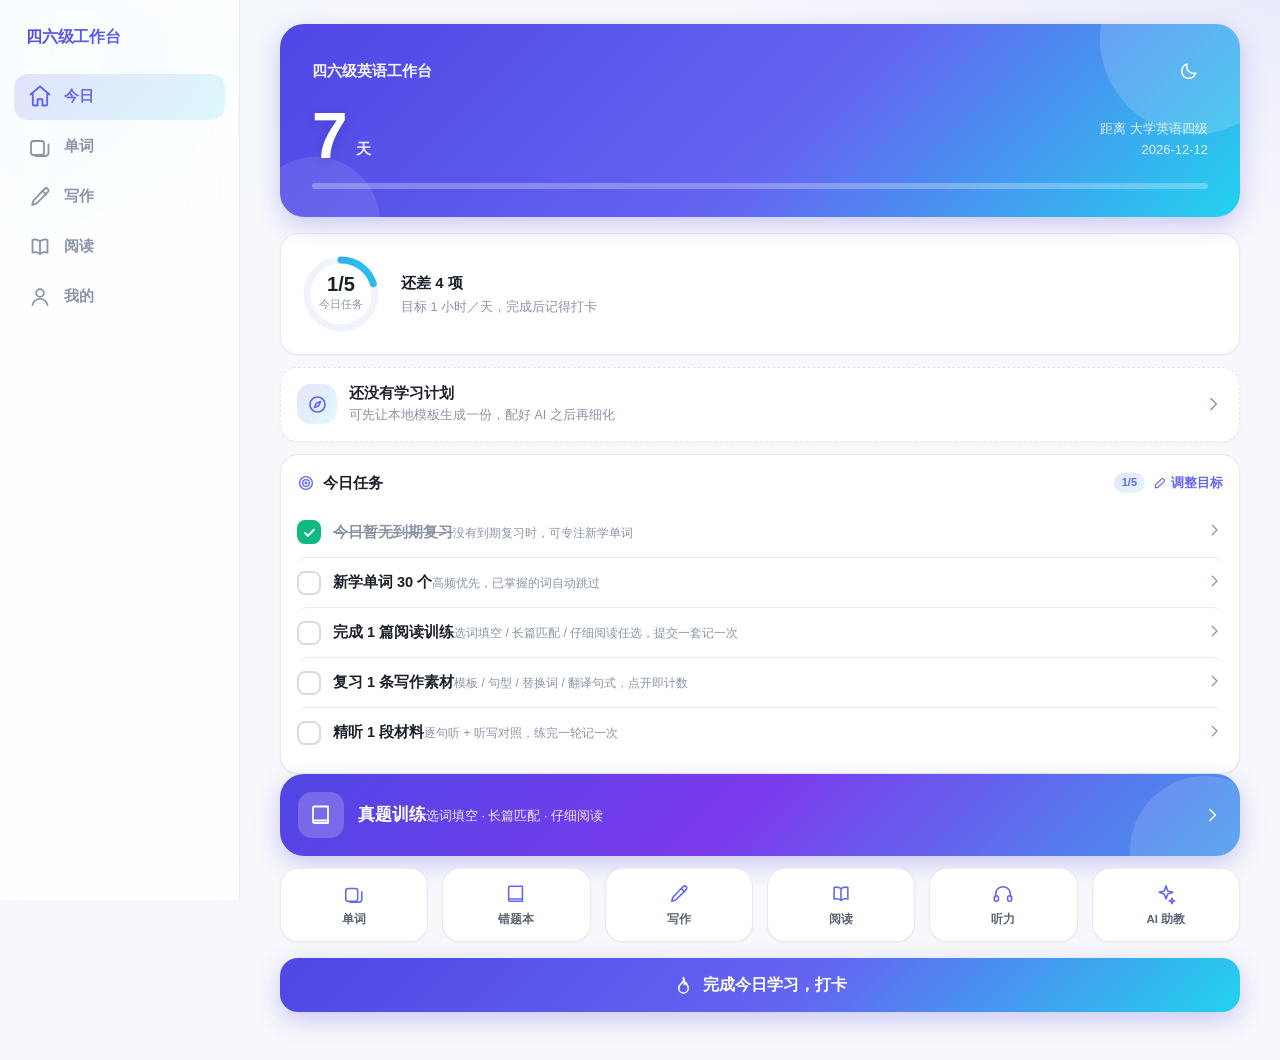
==== commit 1705e482: "feat(coach): 新增学习教练——AI 定制分阶段计划、定期复盘进度/易错点/易错词，支持页内对话 - core/coach.js: stats/weakWords/errorTags/pla" ====
--- a/index.html
+++ b/index.html
@@ -55,6 +55,10 @@
   <symbol id="i-up" viewBox="0 0 24 24"><path d="M5.5 15 12 8.5 18.5 15"/></symbol>
   <symbol id="i-down" viewBox="0 0 24 24"><path d="M5.5 9 12 15.5 18.5 9"/></symbol>
   <symbol id="i-read" viewBox="0 0 24 24"><path d="M12 6.2C10 4.7 7.2 4.2 4.5 4.8v12.7c2.7-.6 5.5-.1 7.5 1.4 2-1.5 4.8-2 7.5-1.4V4.8c-2.7-.6-5.5-.1-7.5 1.4Z"/><path d="M12 6.2V19"/></symbol>
+  <!-- 学习教练用到的三个图标 -->
+  <symbol id="i-compass" viewBox="0 0 24 24"><circle cx="12" cy="12" r="8.6"/><path d="m15.4 8.6-2 4.8-4.8 2 2-4.8Z"/></symbol>
+  <symbol id="i-bulb" viewBox="0 0 24 24"><path d="M9.2 17.2a5.8 5.8 0 1 1 5.6 0"/><path d="M9.5 17.2h5M10 20.3h4"/></symbol>
+  <symbol id="i-flag" viewBox="0 0 24 24"><path d="M5.5 3.5v17"/><path d="M5.5 4.8h11l-2.2 4 2.2 4h-11Z"/></symbol>
 </svg>
 
 <!-- ============ 应用骨架 ============ -->
@@ -102,6 +106,7 @@
 <script src="js/data/writing.js"></script>
 <script src="js/core/wordsdb.js"></script>
 <script src="js/core/agent.js"></script>
+<script src="js/core/coach.js"></script>
 
 <script src="js/views/today.js"></script>
 <script src="js/views/words.js"></script>
@@ -110,6 +115,7 @@
 <script src="js/views/writing.js"></script>
 <script src="js/views/listen.js"></script>
 <script src="js/views/agent.js"></script>
+<script src="js/views/coach.js"></script>
 <script src="js/views/me.js"></script>
 
 <script src="js/app.js"></script>
--- a/css/views.css
+++ b/css/views.css
@@ -1391,3 +1391,647 @@
   margin: 6px 0 14px;
 }
 .mat-card.is-active { border-color: var(--brand-2); }
+
+/* =========================================================
+   第 8 节 · 学习教练（#/coach）
+   今日页的教练入口卡 + 计划卡 + 复盘时间线 + 数据概览
+   ========================================================= */
+
+/* ---------- 今日页入口卡 ---------- */
+.coach-mini {
+  display: block;
+  padding: var(--sp-4);
+}
+button.coach-mini {
+  width: 100%;
+  text-align: left;
+  display: flex;
+  align-items: center;
+  gap: var(--sp-3);
+  background: var(--surface);
+  border: 1px solid var(--border);
+  border-radius: var(--r-lg);
+  box-shadow: var(--shadow-sm, none);
+}
+button.coach-mini:active { transform: scale(.995); }
+button.coach-mini.is-empty { border-style: dashed; }
+button.coach-mini .icon { color: var(--text-3); flex: none; }
+.coach-mini-lead {
+  flex: none;
+  width: 40px;
+  height: 40px;
+  border-radius: var(--r-md);
+  background: var(--grad-brand-soft);
+  display: flex;
+  align-items: center;
+  justify-content: center;
+}
+.coach-mini-lead .icon {
+  width: 21px;
+  height: 21px;
+  color: var(--brand-2);
+  stroke: var(--brand-2);
+  fill: none;
+  stroke-width: 1.9;
+  stroke-linecap: round;
+  stroke-linejoin: round;
+}
+.coach-mini-main { flex: 1; min-width: 0; display: block; }
+.coach-mini-title {
+  display: block;
+  font-size: 14.5px;
+  font-weight: 650;
+  color: var(--text);
+  margin-bottom: 3px;
+}
+.coach-mini-sub {
+  display: block;
+  font-size: 12.5px;
+  color: var(--text-3);
+  line-height: 1.55;
+}
+.coach-mini-body {
+  display: block;
+  width: 100%;
+  text-align: left;
+  padding: 0;
+  background: none;
+  border: 0;
+}
+.coach-mini-phase {
+  font-size: 13.5px;
+  color: var(--text-2);
+  line-height: 1.6;
+  margin-bottom: 10px;
+  display: -webkit-box;
+  -webkit-line-clamp: 2;
+  -webkit-box-orient: vertical;
+  overflow: hidden;
+}
+.coach-mini-bar {
+  height: 6px;
+  border-radius: var(--r-full);
+  background: var(--surface-sunken);
+  overflow: hidden;
+}
+.coach-mini-bar-fill {
+  height: 100%;
+  border-radius: var(--r-full);
+  background: var(--grad-brand);
+  transition: width .45s ease;
+}
+.coach-mini-foot {
+  margin-top: 7px;
+  font-size: 12px;
+  color: var(--text-3);
+}
+.coach-mini-due {
+  margin-top: var(--sp-3);
+  width: 100%;
+  display: flex;
+  align-items: center;
+  gap: 7px;
+  padding: 10px 12px;
+  border-radius: var(--r-sm);
+  background: var(--warn-soft);
+  color: var(--warn);
+  font-size: 12.5px;
+  font-weight: 600;
+  text-align: left;
+}
+.coach-mini-due .icon { width: 15px; height: 15px; flex: none; }
+.coach-mini-due span { flex: 1; }
+
+/* ---------- AI 未配置提示 ---------- */
+.coach-ai-hint {
+  display: flex;
+  gap: 10px;
+  padding: 12px 14px;
+  margin-bottom: var(--sp-3);
+  border-radius: var(--r-md);
+  background: var(--warn-soft);
+  border: 1px solid rgba(245, 158, 11, .28);
+}
+.coach-ai-hint .icon { width: 17px; height: 17px; color: var(--warn); flex: none; margin-top: 2px; }
+.coach-ai-hint-title { font-size: 13px; font-weight: 650; color: var(--text); margin-bottom: 3px; }
+.coach-ai-hint-sub { font-size: 12px; color: var(--text-2); line-height: 1.6; }
+
+/* ---------- 空态 ---------- */
+.coach-empty {
+  text-align: center;
+  padding: var(--sp-6) var(--sp-4);
+}
+.coach-empty-icon {
+  width: 56px;
+  height: 56px;
+  margin: 0 auto var(--sp-3);
+  border-radius: var(--r-lg);
+  background: var(--grad-brand-soft);
+  display: flex;
+  align-items: center;
+  justify-content: center;
+}
+.coach-empty-icon .icon {
+  width: 27px; height: 27px;
+  stroke: var(--brand-2); fill: none;
+  stroke-width: 1.8; stroke-linecap: round; stroke-linejoin: round;
+}
+.coach-empty-title { font-size: 16px; font-weight: 700; color: var(--text); margin-bottom: 6px; }
+.coach-empty-desc {
+  font-size: 13px; color: var(--text-3); line-height: 1.7;
+  max-width: 340px; margin: 0 auto var(--sp-4);
+}
+.coach-empty-actions { display: flex; flex-direction: column; gap: var(--sp-2); max-width: 340px; margin: 0 auto; }
+
+/* ---------- 运行中 ---------- */
+.coach-run {
+  display: flex;
+  gap: var(--sp-3);
+  align-items: flex-start;
+  padding: var(--sp-4);
+  border-radius: var(--r-lg);
+  background: var(--surface);
+  border: 1px solid var(--border);
+}
+.coach-run-icon {
+  flex: none;
+  width: 34px; height: 34px;
+  border-radius: var(--r-full);
+  background: var(--grad-brand-soft);
+  display: flex; align-items: center; justify-content: center;
+}
+.coach-run-icon .icon {
+  width: 18px; height: 18px;
+  stroke: var(--brand-2); fill: none;
+  stroke-width: 2; stroke-linecap: round; stroke-linejoin: round;
+  animation: agSpin 1s linear infinite;
+}
+.coach-run-text { font-size: 13.5px; font-weight: 600; color: var(--text); }
+.coach-run-sub { font-size: 12px; color: var(--text-3); margin-top: 4px; line-height: 1.55; }
+
+/* ---------- 错误卡 ---------- */
+.coach-error {
+  padding: 12px 14px;
+  margin-bottom: var(--sp-3);
+  border-radius: var(--r-md);
+  background: var(--danger-soft);
+  border: 1px solid rgba(239, 68, 68, .26);
+}
+.coach-error-title {
+  display: flex; align-items: center; gap: 6px;
+  font-size: 13px; font-weight: 650; color: var(--danger); margin-bottom: 4px;
+}
+.coach-error-title .icon { width: 15px; height: 15px; }
+.coach-error-text { font-size: 12.5px; color: var(--text-2); line-height: 1.6; word-break: break-word; }
+
+/* ---------- 计划卡 ---------- */
+.coach-plan { position: relative; overflow: hidden; }
+.coach-plan-top {
+  display: flex;
+  align-items: center;
+  gap: 10px;
+  flex-wrap: wrap;
+  margin-bottom: 6px;
+}
+.coach-plan-title {
+  font-size: 17px; font-weight: 700; color: var(--text);
+  letter-spacing: -.2px; flex: 1; min-width: 0;
+}
+.coach-plan-sum { font-size: 13px; color: var(--text-2); line-height: 1.65; }
+
+/* 阶段条：横向按天数占比分配宽度，一眼看出走到了哪一段 */
+.coach-phases {
+  display: flex;
+  gap: 6px;
+  margin: var(--sp-3) 0;
+}
+.coach-phase {
+  display: flex;
+  flex-direction: column;
+  justify-content: center;
+  gap: 3px;
+  min-width: 0;
+  padding: 9px 10px;
+  border-radius: var(--r-sm);
+  background: var(--surface-sunken);
+  font-size: 12.5px;
+  color: var(--text-2);
+  overflow: hidden;
+}
+.coach-phase.is-now {
+  background: var(--grad-brand);
+  color: var(--text-on-brand);
+  box-shadow: 0 6px 16px -8px rgba(79, 70, 229, .8);
+}
+.coach-phase.is-past { opacity: .48; }
+.coach-phase-name {
+  font-weight: 620;
+  white-space: nowrap;
+  overflow: hidden;
+  text-overflow: ellipsis;
+}
+.coach-phase-days {
+  font-size: 11px;
+  color: var(--text-3);
+  font-variant-numeric: tabular-nums;
+}
+.coach-phase.is-now .coach-phase-days { color: rgba(255, 255, 255, .78); }
+
+.coach-focus {
+  display: flex;
+  gap: 9px;
+  align-items: flex-start;
+  padding: 11px 12px;
+  border-radius: var(--r-sm);
+  background: var(--surface-sunken);
+  margin-bottom: var(--sp-3);
+}
+.coach-focus-tag {
+  flex: none;
+  font-size: 11px;
+  font-weight: 700;
+  color: var(--brand-2);
+  background: var(--surface);
+  border-radius: var(--r-full);
+  padding: 2px 8px;
+  margin-top: 1px;
+}
+.coach-focus-text { font-size: 13px; color: var(--text-2); line-height: 1.65; }
+
+.coach-goals {
+  display: flex;
+  flex-wrap: wrap;
+  gap: 7px;
+  margin-bottom: var(--sp-3);
+}
+.coach-goal {
+  padding: 6px 11px;
+  border-radius: var(--r-full);
+  background: var(--surface-sunken);
+  font-size: 12.5px;
+  color: var(--text-2);
+  white-space: nowrap;
+}
+
+.coach-rules { display: flex; flex-direction: column; gap: 7px; margin-bottom: var(--sp-3); }
+.coach-rule {
+  display: flex;
+  gap: 7px;
+  align-items: flex-start;
+  font-size: 12.5px;
+  color: var(--text-2);
+  line-height: 1.6;
+}
+.coach-rule > .icon {
+  flex: none;
+  width: 14px;
+  height: 14px;
+  margin-top: 3px;
+  color: var(--brand-2);
+  stroke: currentColor;
+  fill: none;
+  stroke-width: 2.4;
+  stroke-linecap: round;
+  stroke-linejoin: round;
+}
+
+.coach-actions { display: flex; gap: var(--sp-2); flex-wrap: wrap; margin-top: var(--sp-2); }
+
+/* ---------- 复盘区 ---------- */
+.coach-due {
+  display: flex;
+  align-items: center;
+  gap: var(--sp-3);
+  padding: 12px 14px;
+  border-radius: var(--r-md);
+  background: var(--grad-brand-soft);
+  border: 1px solid rgba(99, 102, 241, .22);
+  margin-bottom: var(--sp-3);
+}
+.coach-due-main { flex: 1; min-width: 0; }
+.coach-due-title { font-size: 13.5px; font-weight: 650; color: var(--text); margin-bottom: 3px; }
+.coach-due-sub { font-size: 12px; color: var(--text-3); line-height: 1.5; }
+
+.coach-reps { display: flex; flex-direction: column; gap: var(--sp-3); }
+.coach-rep {
+  background: var(--surface);
+  border: 1px solid var(--border);
+  border-radius: var(--r-lg);
+  overflow: hidden;
+}
+.coach-rep-head {
+  display: flex;
+  align-items: flex-start;
+  gap: var(--sp-3);
+  width: 100%;
+  text-align: left;
+  padding: var(--sp-4);
+  cursor: pointer;
+}
+.coach-score {
+  flex: none;
+  width: 46px; height: 46px;
+  border-radius: var(--r-full);
+  display: flex;
+  align-items: center;
+  justify-content: center;
+  font-size: 16px;
+  font-weight: 750;
+  font-variant-numeric: tabular-nums;
+  background: var(--warn-soft);
+  color: var(--warn);
+}
+.coach-score.is-good { background: var(--ok-soft); color: var(--ok); }
+.coach-score.is-low { background: var(--danger-soft); color: var(--danger); }
+.coach-rep-main { flex: 1; min-width: 0; }
+.coach-rep-headline {
+  font-size: 14px;
+  font-weight: 650;
+  color: var(--text);
+  line-height: 1.5;
+  margin-bottom: 4px;
+}
+.coach-rep-meta { font-size: 11.5px; color: var(--text-3); }
+.coach-rep-head > .icon { flex: none; color: var(--text-3); }
+.coach-rep-body { display: none; padding: 0 var(--sp-4) var(--sp-4); }
+.coach-rep.is-open .coach-rep-body { display: block; }
+
+.coach-sec + .coach-sec { margin-top: var(--sp-3); }
+.coach-sec-title {
+  font-size: 12px;
+  font-weight: 700;
+  color: var(--text-3);
+  letter-spacing: .4px;
+  margin-bottom: 7px;
+}
+.coach-sec-body { display: flex; flex-direction: column; gap: 7px; }
+
+.coach-li {
+  display: flex;
+  gap: 8px;
+  align-items: flex-start;
+  padding: 9px 11px;
+  border-radius: var(--r-sm);
+  background: var(--surface-sunken);
+}
+.coach-li-num {
+  flex: none;
+  width: 18px; height: 18px;
+  border-radius: var(--r-full);
+  background: var(--surface);
+  color: var(--text-3);
+  font-size: 11px;
+  font-weight: 700;
+  display: flex;
+  align-items: center;
+  justify-content: center;
+  margin-top: 1px;
+}
+.coach-li-main { flex: 1; min-width: 0; }
+.coach-li-title { font-size: 13px; font-weight: 620; color: var(--text); line-height: 1.5; }
+.coach-li-sub { font-size: 12px; color: var(--text-3); line-height: 1.6; margin-top: 3px; }
+.coach-li-fix { font-size: 12px; color: var(--brand-2); line-height: 1.6; margin-top: 4px; }
+.coach-li.is-good { background: var(--ok-soft); }
+.coach-li.is-good .coach-li-title { color: var(--ok); }
+.coach-li.is-bad { background: var(--danger-soft); }
+.coach-li > .icon {
+  flex: none;
+  width: 15px;
+  height: 15px;
+  margin-top: 2px;
+  color: var(--text-3);
+  stroke: currentColor;
+  fill: none;
+  stroke-width: 2;
+  stroke-linecap: round;
+  stroke-linejoin: round;
+}
+.coach-li.is-good > .icon { color: var(--ok); }
+.coach-li.is-bad > .icon { color: var(--danger); }
+
+.coach-weaks { display: flex; flex-direction: column; gap: 8px; }
+.coach-w-item {
+  padding: 10px 12px;
+  border-radius: var(--r-sm);
+  background: var(--surface-sunken);
+}
+.coach-w-top {
+  display: flex;
+  align-items: baseline;
+  gap: 8px;
+  margin-bottom: 4px;
+  flex-wrap: wrap;
+}
+.coach-w-word { font-size: 14px; font-weight: 700; color: var(--text); }
+.coach-w-mean { font-size: 12px; color: var(--text-3); }
+.coach-w-why { font-size: 12.5px; color: var(--text-2); line-height: 1.6; }
+.coach-w-tip { font-size: 12.5px; color: var(--brand-2); line-height: 1.6; margin-top: 4px; }
+
+.coach-adjust {
+  margin-top: var(--sp-3);
+  padding: 10px 12px;
+  border-radius: var(--r-sm);
+  background: var(--grad-brand-soft);
+  font-size: 12.5px;
+  color: var(--text-2);
+  line-height: 1.65;
+}
+.coach-rep-foot {
+  display: flex;
+  gap: var(--sp-2);
+  flex-wrap: wrap;
+  padding: var(--sp-3) var(--sp-4) var(--sp-4);
+  border-top: 1px solid var(--border);
+}
+/* 复盘的底栏按钮是文字链，扩大可点面积到 34px 以上 */
+.coach-rep-foot .link-btn,
+.coach-ai-hint .link-btn,
+.coach-page .card-title .link-btn,
+.coach-adjust .link-btn {
+  min-height: 34px;
+  padding: 6px 10px;
+  border-radius: var(--r-sm);
+  background: var(--surface-sunken);
+}
+.coach-ai-hint .link-btn { background: var(--surface); }
+.coach-page .card-title .link-btn { margin: -4px 0 -4px 0; }
+.coach-adjust .link-btn { margin-left: 6px; background: var(--surface); }
+.coach-rep.is-open .coach-rep-head { padding-bottom: var(--sp-3); }
+
+.coach-none {
+  text-align: center;
+  padding: var(--sp-5) var(--sp-4);
+  font-size: 12.5px;
+  color: var(--text-3);
+  line-height: 1.7;
+}
+
+/* ---------- 数据概览 ---------- */
+.coach-bars {
+  display: flex;
+  align-items: flex-end;
+  gap: 4px;
+  height: 76px;
+  padding: var(--sp-2) 0;
+}
+.coach-bar {
+  flex: 1;
+  min-width: 0;
+  height: 100%;
+  display: flex;
+  flex-direction: column;
+  justify-content: flex-end;
+}
+.coach-bar-fill {
+  display: block;
+  width: 100%;
+  border-radius: 3px 3px 0 0;
+  background: var(--grad-brand);
+  opacity: .85;
+}
+.coach-stat {
+  font-size: 11.5px;
+  color: var(--text-3);
+  font-weight: 500;
+  white-space: nowrap;
+  overflow: hidden;
+  text-overflow: ellipsis;
+}
+
+.coach-weak-list {
+  display: flex;
+  flex-wrap: wrap;
+  gap: 7px;
+  margin-top: var(--sp-2);
+}
+.coach-w-chip {
+  display: inline-flex;
+  align-items: center;
+  gap: 6px;
+  min-height: 34px;
+  padding: 8px 12px;
+  border-radius: var(--r-full);
+  background: var(--surface-sunken);
+  font-size: 12.5px;
+  color: var(--text-2);
+}
+.coach-w-chip:active { transform: scale(.96); }
+.coach-w-chip-word { font-weight: 650; color: var(--text); }
+.coach-w-chip-num {
+  font-size: 11px;
+  color: var(--danger);
+  font-variant-numeric: tabular-nums;
+}
+
+/* ---------- 教练对话面板（底部浮层） ---------- */
+.sheet .coach-chat {
+  display: flex;
+  flex-direction: column;
+  min-height: 46dvh;
+  max-height: 64dvh;
+}
+.sheet .coach-chat-list {
+  flex: 1 1 auto;
+  overflow-y: auto;
+  -webkit-overflow-scrolling: touch;
+  display: flex;
+  flex-direction: column;
+  gap: 10px;
+  padding: 2px 0 8px;
+}
+.sheet .coach-msg { display: flex; }
+.sheet .coach-msg.is-me { justify-content: flex-end; }
+.coach-msg-body {
+  max-width: 84%;
+  padding: 10px 13px;
+  border-radius: 14px 14px 14px 5px;
+  background: var(--surface-sunken);
+  font-size: 13.5px;
+  line-height: 1.68;
+  color: var(--text);
+  word-break: break-word;
+}
+.coach-msg.is-me .coach-msg-body {
+  background: var(--grad-brand);
+  color: var(--text-on-brand);
+  border-radius: 14px 14px 5px 14px;
+}
+.coach-msg-tools {
+  display: flex;
+  flex-wrap: wrap;
+  gap: 5px;
+  margin-top: 7px;
+}
+.coach-tool {
+  font-size: 11px;
+  color: var(--ok);
+  background: var(--ok-soft);
+  border-radius: var(--r-full);
+  padding: 3px 8px;
+  line-height: 1.4;
+}
+.coach-tool.is-fail { color: var(--danger); background: var(--danger-soft); }
+
+.coach-chat-run {
+  align-self: flex-start;
+  display: inline-flex;
+  align-items: center;
+  gap: 7px;
+  padding: 9px 12px;
+  border-radius: var(--r-full);
+  background: var(--surface-sunken);
+  font-size: 12.5px;
+  color: var(--text-3);
+}
+.coach-chat-run .icon {
+  width: 14px; height: 14px;
+  stroke: var(--brand-2); fill: none;
+  stroke-width: 2; stroke-linecap: round; stroke-linejoin: round;
+  animation: agSpin 1s linear infinite;
+}
+.coach-chat-seeds { display: flex; flex-wrap: wrap; gap: 7px; padding-top: 2px; }
+.coach-chat-seeds .chip { min-height: 32px; padding: 6px 11px; }
+
+.coach-chat-foot {
+  flex: none;
+  display: flex;
+  gap: 8px;
+  align-items: flex-end;
+  padding-top: 10px;
+  border-top: 1px solid var(--border);
+}
+.coach-chat-input {
+  flex: 1;
+  min-height: 42px;
+  max-height: 96px;
+  resize: none;
+  padding: 10px 12px;
+  border-radius: var(--r-md);
+  border: 1px solid var(--border);
+  background: var(--surface-sunken);
+  color: var(--text);
+  font-size: 14px;
+  line-height: 1.5;
+  font-family: inherit;
+}
+.coach-chat-input:focus { outline: none; border-color: var(--brand-2); }
+.coach-chat-send {
+  flex: none;
+  width: 42px; height: 42px;
+  border-radius: var(--r-full);
+  background: var(--grad-brand);
+  display: flex;
+  align-items: center;
+  justify-content: center;
+}
+.coach-chat-send .icon {
+  width: 18px; height: 18px;
+  stroke: #fff; fill: none;
+  stroke-width: 2.4; stroke-linecap: round; stroke-linejoin: round;
+}
+.coach-chat-send.is-busy { opacity: .6; }
+
+@media (min-width: 900px) {
+  .coach-plan, .coach-rep, .coach-bars { max-width: 780px; }
+  .coach-empty-desc, .coach-empty-actions { max-width: 380px; }
+}
